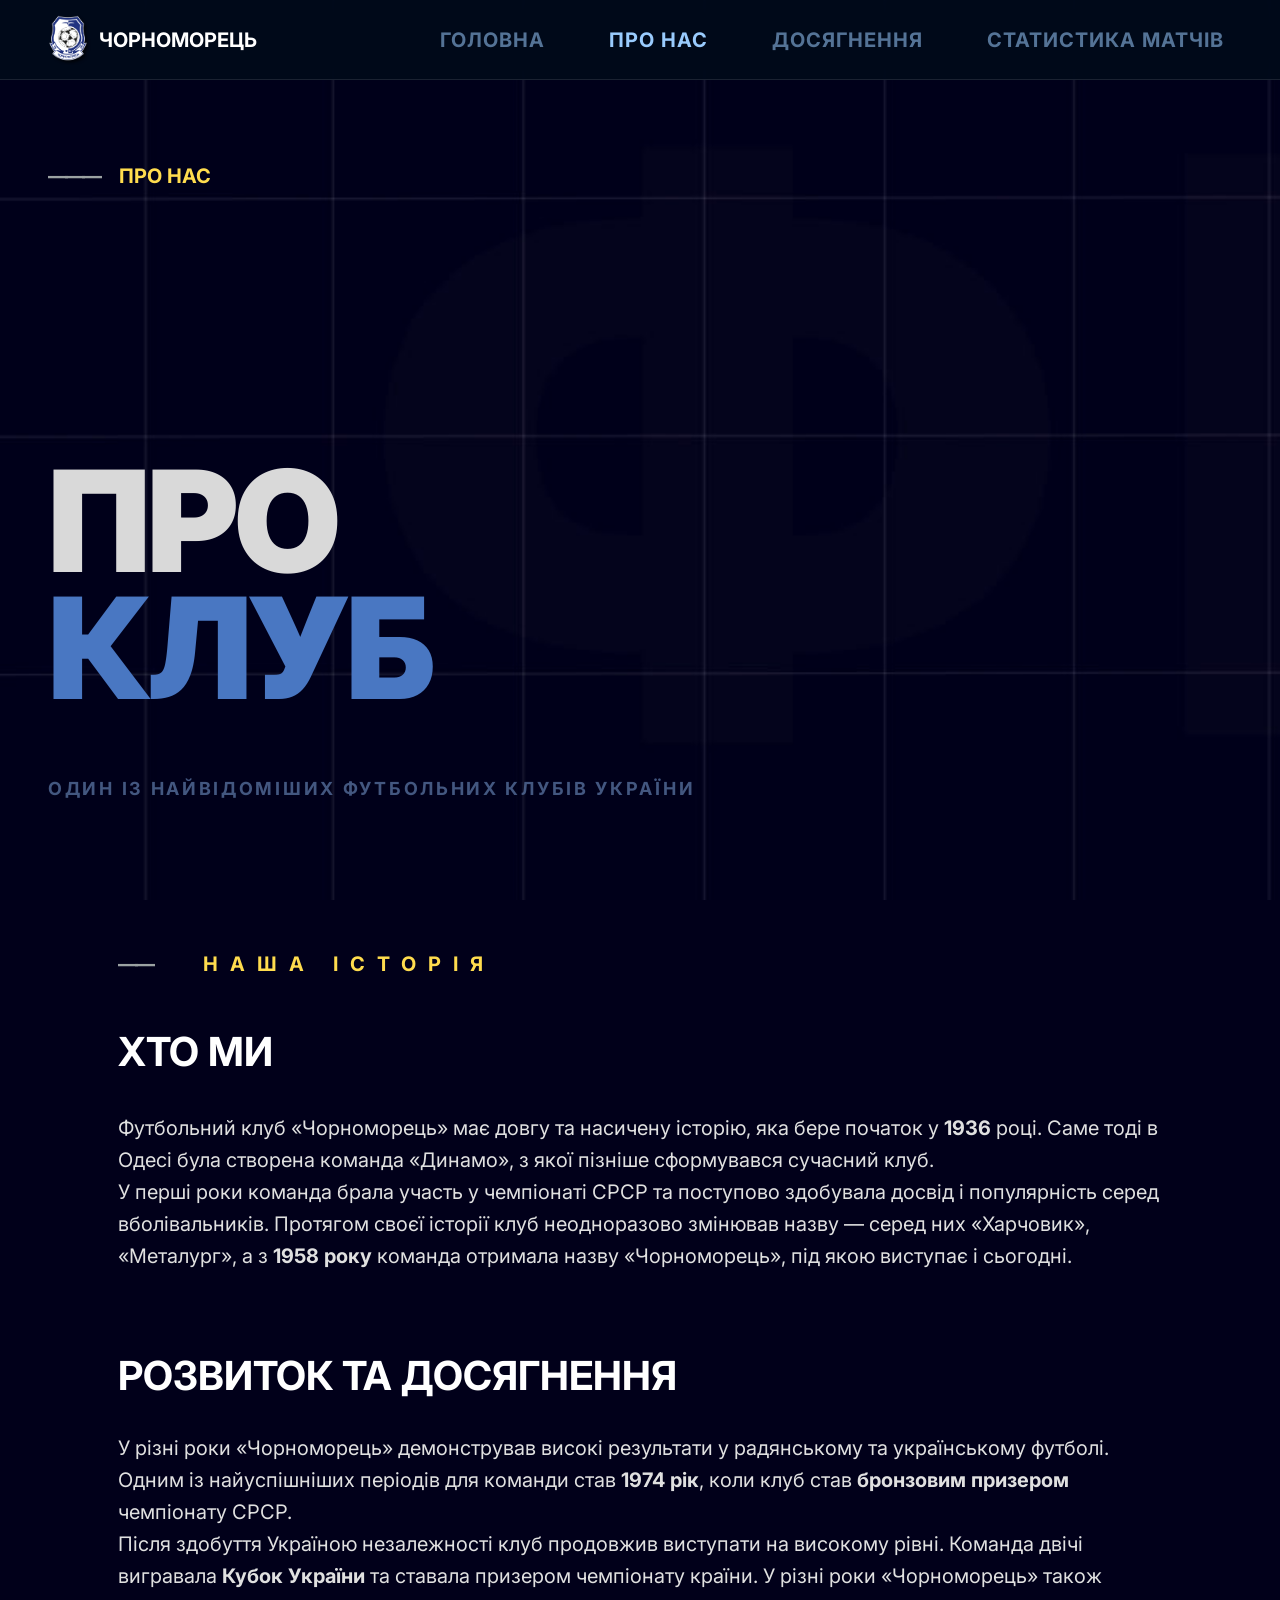
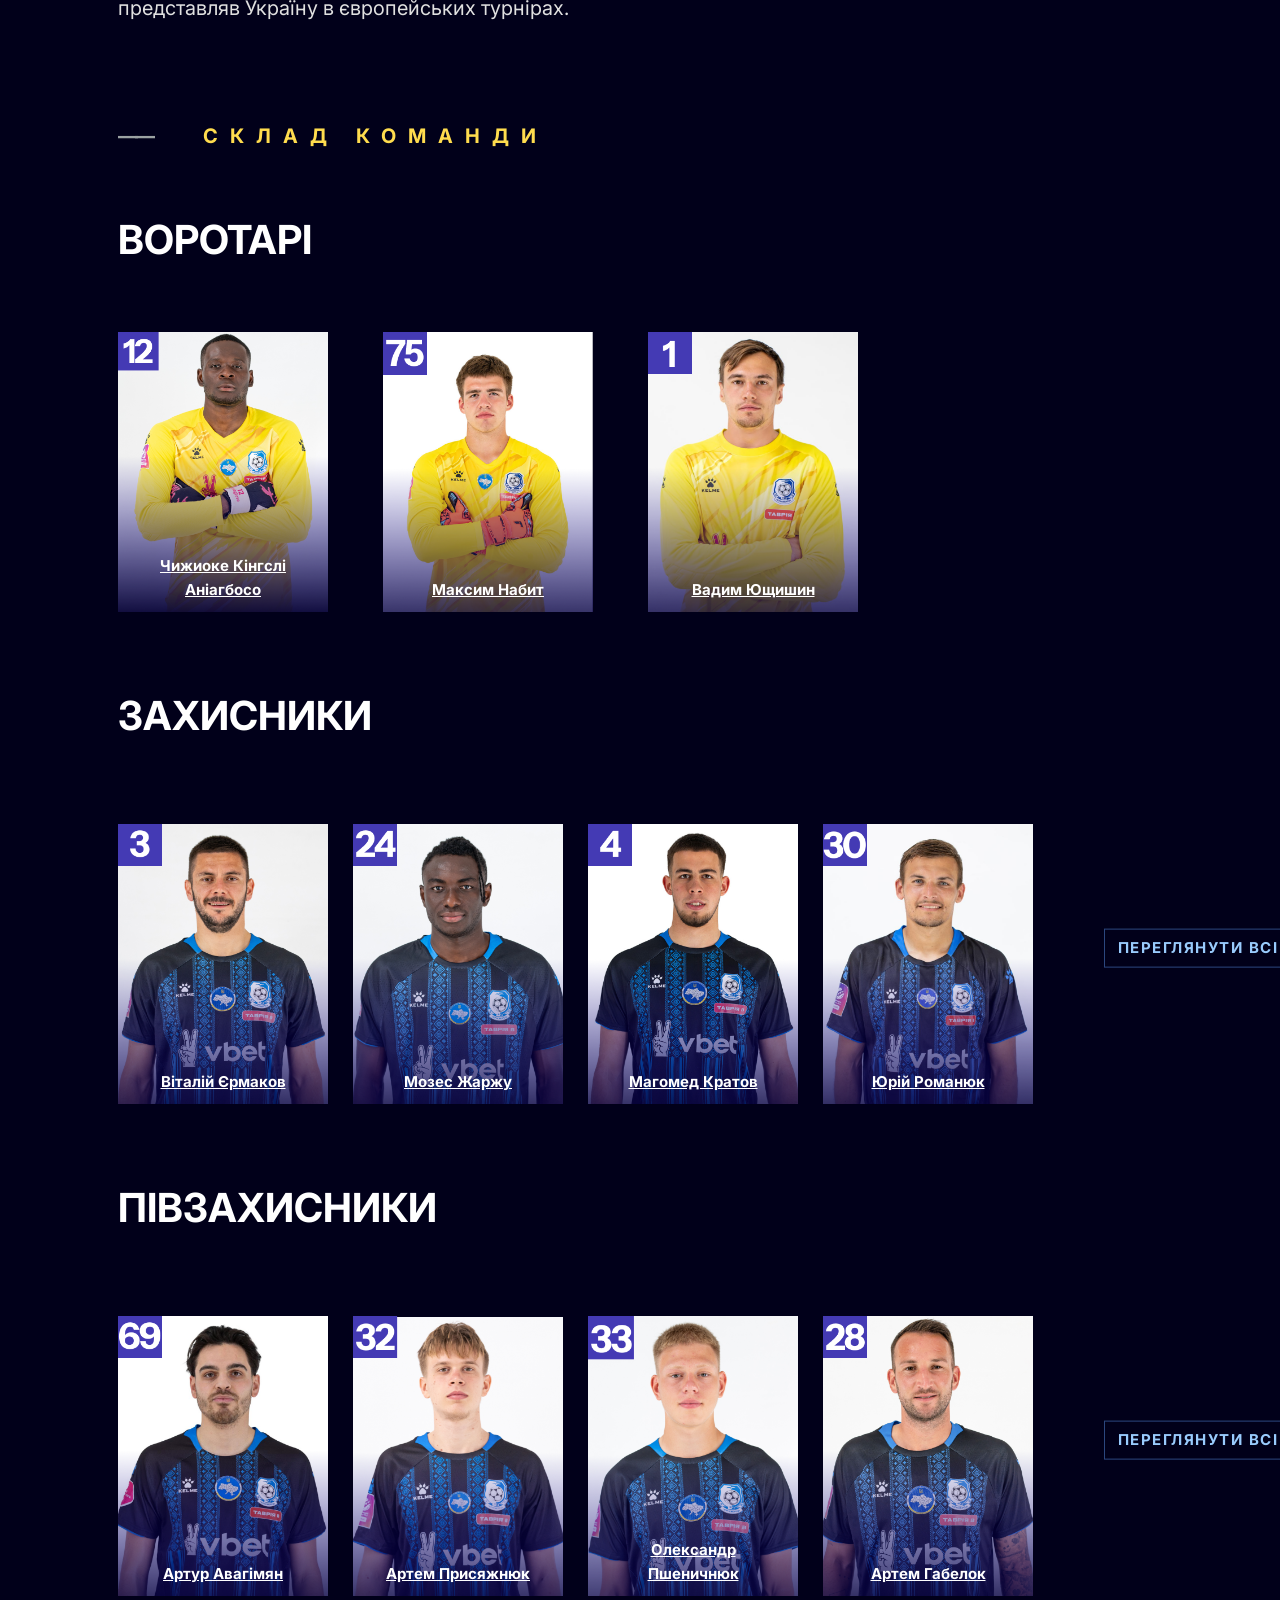
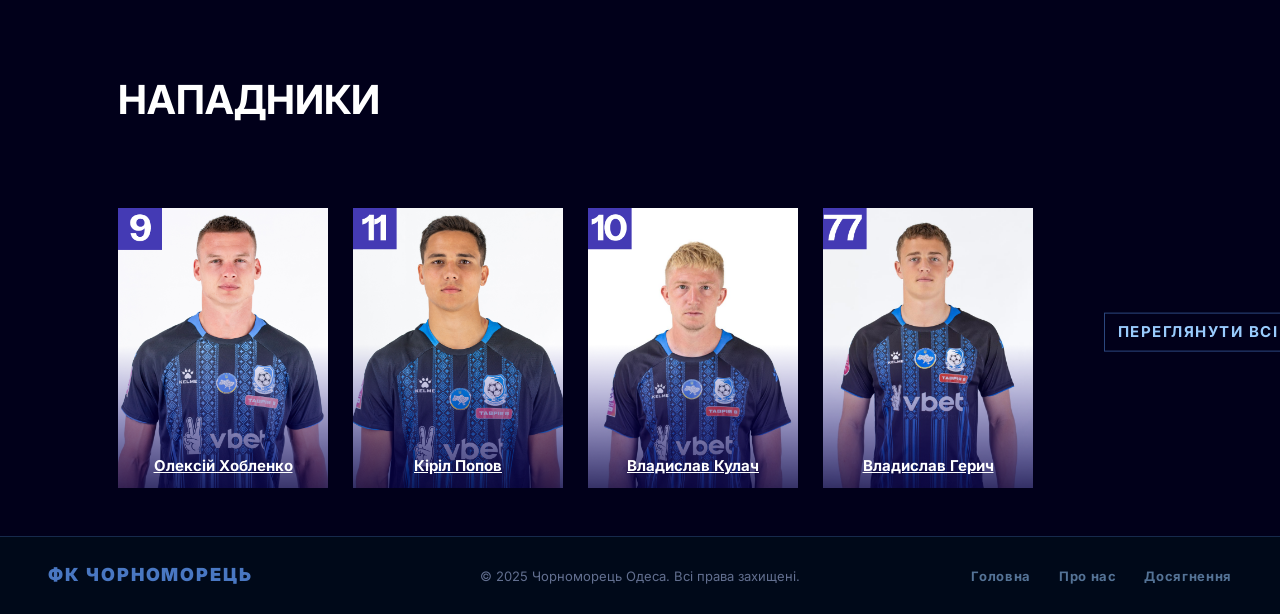
==== AboutUs.html @ 58412897 "first commit" ====
<!DOCTYPE html>
<html lang="uk">
<head>
    <meta charset="UTF-8">
<meta name="description" content="Дізнайтесь більше про ФК Чорноморець Одеса — історія клубу з 1936 року, склад команди, воротарі, захисники, півзахисники та нападники.">
  <link rel="icon" type="image/x-icon" href="favicon.ico">
    <meta name="viewport" content="width=device-width, initial-scale=1.0">
    <title>Про нас</title>
    <link rel="preconnect" href="https://fonts.googleapis.com">
    <link rel="preconnect" href="https://fonts.gstatic.com" crossorigin>
    <link href="https://fonts.googleapis.com/css2?family=Inter:wght@400;700;900&display=swap" rel="stylesheet">
    <link href="https://cdn.jsdelivr.net/npm/bootstrap@5.3.3/dist/css/bootstrap.min.css" rel="stylesheet" integrity="sha384-QWTKZyjpPEjISv5WaRU9OFeRpok6YctnYmDr5pNlyT2bRjXh0JMhjY6hW+ALEwIH" crossorigin="anonymous">
    <link rel="stylesheet" href="AbUs.css">
</head>
<body>
    <nav class="navbar navbar-expand-lg custom-nav fixed-top">
        <div class="container-fluid px-lg-5">
            <a class="navbar-brand d-flex align-items-center gap-2 text-white" href="#">
                <img class="logo" src="logo.png" alt="Logo">
                <span class="m-0 fs-5 fw-bold text-uppercase">Чорноморець</span>
            </a>
            <button class="navbar-toggler text-white border-0" type="button" data-bs-toggle="collapse" data-bs-target="#navbarNav">
                <span class="navbar-toggler-icon"></span>
            </button>
            <div class="collapse navbar-collapse justify-content-end" id="navbarNav">
                <ul class="navbar-nav gap-lg-5 nav-right mt-3 mt-lg-0">
                    <li class="nav-item"><a class="nav-link" href="Untitled-1.html">ГОЛОВНА</a></li>
                    <li class="nav-item"><a class="nav-link active" href="AboutUs.html">ПРО НАС</a></li>
                    <li class="nav-item"><a class="nav-link" href="Achievements.html">ДОСЯГНЕННЯ</a></li>
                    <li class="nav-item"><a class="nav-link" href="Statisticks.html">СТАТИСТИКА МАТЧІВ</a></li>
                </ul>
            </div>
        </div>
    </nav>

    <section class="about-hero position-relative">
        <div class="about-hero-bg-text">ФК</div>
        <img class="about-hero-img w-100 object-fit-cover position-absolute top-0 start-0" src="photo_2026-05-09_00-29-39.jpg" alt="bg">
        <div class="container-fluid h-100 px-lg-5 d-flex flex-column justify-content-between">
            <div class="about-hero-top">
                <p class="about-accent-label1 text-uppercase"><span class="about-tire">———</span> &nbsp;&nbsp; ПРО НАС</p>
            </div>
            <div class="about-hero-bottom">
                <h1 class="about-main-title text-uppercase">
                    <span class="about-pro-text">ПРО</span><br>
                    <span class="about-club-text">КЛУБ</span>
                </h1>
                <p class="about-subtitle text-uppercase">Один із найвідоміших футбольних клубів України</p>
            </div>
        </div>
    </section>

    <section class="about-section-wrapper py-5 mt-4">
        <div class="container px-lg-5">
            <div class="row mb-1">
                <div class="col-12">
                    <p class="about-accent-label text-uppercase mb-5"><span class="about-tire">——</span> &nbsp; НАША ІСТОРІЯ</p>
                    <h2 class="section-header text-uppercase text-white">Хто ми</h2>
                </div>
            </div>
            <div class="row">
                <div class="col-12 text-content">
                    <p>Футбольний клуб «Чорноморець» має довгу та насичену історію, яка бере початок у <strong>1936</strong> році. Саме тоді в Одесі була створена команда «Динамо», з якої пізніше сформувався сучасний клуб.</p>
                    <p>У перші роки команда брала участь у чемпіонаті СРСР та поступово здобувала досвід і популярність серед вболівальників. Протягом своєї історії клуб неодноразово змінював назву — серед них «Харчовик», «Металург», а з <strong>1958 року</strong> команда отримала назву «Чорноморець», під якою виступає і сьогодні.</p>
                </div>
            </div>
        </div>
    </section>

    <section class="about-section-wrapper py-5">
        <div class="container px-lg-5">
            <div class="row">
                <div class="col-12">
                    <h2 class="section-header text-uppercase text-white">Розвиток та досягнення</h2>
                </div>
            </div>
            <div class="row">
                <div class="col-12 text-content">
                    <p>У різні роки «Чорноморець» демонстрував високі результати у радянському та українському футболі. Одним із найуспішніших періодів для команди став <strong>1974 рік</strong>, коли клуб став <strong>бронзовим призером</strong> чемпіонату СРСР.</p>
                    <p>Після здобуття Україною незалежності клуб продовжив виступати на високому рівні. Команда двічі вигравала <strong>Кубок України</strong> та ставала призером чемпіонату країни. У різні роки «Чорноморець» також представляв Україну в європейських турнірах.</p>
                </div>
            </div>
        </div>
    </section>

    <!-- Goalkeepers -->
    <section class="about-section-wrapper py-5">
        <div class="container px-lg-5">
            <div class="row mb-1">
                <div class="col-12">
                    <p class="about-accent-label text-uppercase mb-4"><span class="about-tire">——</span> &nbsp; СКЛАД КОМАНДИ</p>
                    <h2 class="vorotar text-uppercase text-white">Воротарі</h2>
                </div>
            </div>
            <div class="row g-3 align-items-end">
                <div class="col-6 col-md-3">
                    <div class="player-card">
                        <img src="Juzhuoke.png" alt="Чижиоке Кінгслі Аніагбосо" class="player-img">
                        <div class="player-name-bar">Чижиоке Кінгслі<br>Аніагбосо</div>
                    </div>
                </div>
                <div class="col-6 col-md-3">
                    <div class="player-card">
                        <img src="Nabit.png" alt="Максим Набит" class="player-img">
                        <div class="player-name-bar">Максим Набит</div>
                    </div>
                </div>
                <div class="col-6 col-md-3">
                    <div class="player-card">
                        <img src="Yushushin.png" alt="Вадим Ющишин" class="player-img">
                        <div class="player-name-bar">Вадим Ющишин</div>
                    </div>
                </div>
            </div>
        </div>
    </section>

    <!-- Defenders -->
    <section class="about-section-wrapper py-5">
        <div class="container px-lg-5">
            <div class="row mb-1">
                <div class="col-12">
                    <h2 class="zahisnik text-uppercase text-white">Захисники</h2>
                </div>
            </div>
            <div class="players-wrapper">
                <div class="row g-3 align-items-end">
                    <div class="col-6 col-md-3">
                        <div class="player-card">
                            <img src="Yermakov.png" alt="Віталій Єрмаков" class="player-img">
                            <div class="player-name-bar">Віталій Єрмаков</div>
                        </div>
                    </div>
                    <div class="col-6 col-md-3">
                        <div class="player-card">
                            <img src="JarJu.png" alt="Мозес Жаржу" class="player-img">
                            <div class="player-name-bar">Мозес Жаржу</div>
                        </div>
                    </div>
                    <div class="col-6 col-md-3">
                        <div class="player-card">
                            <img src="Kratov.png" alt="Магомед Кратов" class="player-img">
                            <div class="player-name-bar">Магомед Кратов</div>
                        </div>
                    </div>
                    <div class="col-6 col-md-3">
                        <div class="player-card">
                            <img src="Romanyuk.png" alt="Юрій Романюк" class="player-img">
                            <div class="player-name-bar">Юрій Романюк</div>
                        </div>
                    </div>
                </div>
                <button class="btn-show-more" onclick="togglePlayers(this, 'defenders-extra')">ПЕРЕГЛЯНУТИ ВСІ</button>
                <div class="row g-3 align-items-end extra-players" id="defenders-extra">
                    <div class="col-6 col-md-3">
                        <div class="player-card">
                            <img src="Kurko.png" alt="Василь Курко" class="player-img">
                            <div class="player-name-bar">Василь Курко</div>
                        </div>
                    </div>
                    <div class="col-6 col-md-3">
                        <div class="player-card">
                            <img src="Kaplienko.png" alt="Олександр Каплієнко" class="player-img">
                            <div class="player-name-bar">Олександр Каплієнко</div>
                        </div>
                    </div>
                </div>
            </div>
        </div>
    </section>

    <!-- Midfielders -->
    <section class="about-section-wrapper py-5">
        <div class="container px-lg-5">
            <div class="row mb-1">
                <div class="col-12">
                    <h2 class="zahisnik text-uppercase text-white">Півзахисники</h2>
                </div>
            </div>
            <div class="players-wrapper">
                <div class="row g-3 align-items-end">
                    <div class="col-6 col-md-3">
                        <div class="player-card">
                            <img src="Avagiman.png" alt="Артур Авагімян" class="player-img">
                            <div class="player-name-bar">Артур Авагімян</div>
                        </div>
                    </div>
                    <div class="col-6 col-md-3">
                        <div class="player-card">
                            <img src="Prisazhnuk.png" alt="Артем Присяжнюк" class="player-img">
                            <div class="player-name-bar">Артем Присяжнюк</div>
                        </div>
                    </div>
                    <div class="col-6 col-md-3">
                        <div class="player-card">
                            <img src="Pshenuchnuk.png" alt="Олександр Пшеничнюк" class="player-img">
                            <div class="player-name-bar">Олександр<br>Пшеничнюк</div>
                        </div>
                    </div>
                    <div class="col-6 col-md-3">
                        <div class="player-card">
                            <img src="Gabelok.png" alt="Артем Габелок" class="player-img">
                            <div class="player-name-bar">Артем Габелок</div>
                        </div>
                    </div>
                </div>
                <button class="btn-show-more" onclick="togglePlayers(this, 'mid-extra')">ПЕРЕГЛЯНУТИ ВСІ</button>
                <div class="row g-3 align-items-end extra-players" id="mid-extra">
                    <div class="col-6 col-md-3">
                        <div class="player-card">
                            <img src="Hobe.png" alt="Мухаммед Хобе" class="player-img">
                            <div class="player-name-bar">Мухаммед Хобе</div>
                        </div>
                    </div>
                    <div class="col-6 col-md-3">
                        <div class="player-card">
                            <img src="Lunov.png" alt="Максим Луньов" class="player-img">
                            <div class="player-name-bar">Максим Луньов</div>
                        </div>
                    </div>
                    <div class="col-6 col-md-3">
                        <div class="player-card">
                            <img src="Klimenko.png" alt="Владислав Клименко" class="player-img">
                            <div class="player-name-bar">Владислав Клименко</div>
                        </div>
                    </div>
                    <div class="col-6 col-md-3">
                        <div class="player-card">
                            <img src="Pharaseenko.png" alt="Віталій Фарасєєнко" class="player-img">
                            <div class="player-name-bar">Віталій Фарасєєнко</div>
                        </div>
                    </div>
                </div>
            </div>
        </div>
    </section>

    <!-- Forwards -->
    <section class="about-section-wrapper py-5">
        <div class="container px-lg-5">
            <div class="row mb-1">
                <div class="col-12">
                    <h2 class="zahisnik text-uppercase text-white">Нападники</h2>
                </div>
            </div>
            <div class="players-wrapper">
                <div class="row g-3 align-items-end">
                    <div class="col-6 col-md-3">
                        <div class="player-card">
                            <img src="Hobalenko.png" alt="Олексій Хобленко" class="player-img">
                            <div class="player-name-bar">Олексій Хобленко</div>
                        </div>
                    </div>
                    <div class="col-6 col-md-3">
                        <div class="player-card">
                            <img src="Popov.png" alt="Кіріл Попов" class="player-img">
                            <div class="player-name-bar">Кіріл Попов</div>
                        </div>
                    </div>
                    <div class="col-6 col-md-3">
                        <div class="player-card">
                            <img src="Kulach.png" alt="Владислав Кулач" class="player-img">
                            <div class="player-name-bar">Владислав Кулач</div>
                        </div>
                    </div>
                    <div class="col-6 col-md-3">
                        <div class="player-card">
                            <img src="Gerich.png" alt="Владислав Герич" class="player-img">
                            <div class="player-name-bar">Владислав Герич</div>
                        </div>
                    </div>
                </div>
                <button class="btn-show-more" onclick="togglePlayers(this, 'forwards-extra')">ПЕРЕГЛЯНУТИ ВСІ</button>
                <div class="row g-3 align-items-end extra-players" id="forwards-extra">
                    <div class="col-6 col-md-3">
                        <div class="player-card">
                            <img src="Homa.png" alt="Андрій Хома" class="player-img">
                            <div class="player-name-bar">Андрій Хома</div>
                        </div>
                    </div>
                </div>
            </div>
        </div>
    </section>

    <script src="https://cdn.jsdelivr.net/npm/bootstrap@5.3.3/dist/js/bootstrap.bundle.min.js" integrity="sha384-YvpcrYf0tY3lHB60NNkmxc5s9fDVZLESaAA55NDzOxhy9GkcIdslK1eN7N6jIeHz" crossorigin="anonymous"></script>
    <script>
    function togglePlayers(btn, id) {
        const extra = document.getElementById(id);
        extra.classList.toggle('visible');
        btn.textContent = extra.classList.contains('visible') ? 'ЗГОРНУТИ' : 'ПЕРЕГЛЯНУТИ ВСІ';
    }
    </script>
    <footer class="site-footer">
    <div class="container-fluid px-lg-5">
        <div class="row align-items-center">
            <div class="col-md-4">
                <span class="footer-logo-text">ФК ЧОРНОМОРЕЦЬ</span>
            </div>
            <div class="col-md-4 text-center">
                <span class="footer-copy">© 2025 Чорноморець Одеса. Всі права захищені.</span>
            </div>
            <div class="col-md-4 text-end">
                <a href="Untitled-1.html" class="footer-link">Головна</a>
                <a href="AboutUs.html" class="footer-link">Про нас</a>
                <a href="Achievements.html" class="footer-link">Досягнення</a>
            </div>
        </div>
    </div>
</footer>
</body>
</html>
---- AbUs.css ----
body {
    background-color: #01001A; /* From Figma Primary Background */
    color: #E0E0E0; /* Light gray body text from Figma */
    font-family: 'Inter', sans-serif; /* Updated to Inter font family */
    font-weight: 400;
    font-size: 16px;
    line-height: 1.6;
    display: flex;
    flex-direction: column;
    min-height: 100vh;
}

/* Navigation */
.custom-nav {
    background: rgba(1, 10, 26, 0.9);
    border-bottom: 0.5px solid rgba(255, 255, 255, 0.1);
    backdrop-filter: blur(10px);
    min-height: 80px;
}

.logo {
    height: 50px;
    width: auto;
}

.nav-right .nav-link {
    font-family: 'Inter', sans-serif;
    font-weight: 700;
    font-size: 20px;
    color: rgba(153, 203, 253, 0.55);
    letter-spacing: 0.05em;
    text-transform: uppercase;
    transition: color 0.3s ease;
}

.nav-right .nav-link:hover, 
.nav-right .nav-link.active {
    color: #99cbfd;
}

/* Hero Section */
.hero-container {
    height: 100vh;
    min-height: 700px;
    overflow: hidden;
}

.hero-img {
    height: 100%;
}

.hero-overlay {
    background: linear-gradient(to right, rgba(1, 10, 26, 0.85) 0%, rgba(1, 10, 26, 0.3) 50%, rgba(1, 10, 26, 0.85) 100%);
    padding-top: 80px; /* Offset for fixed navbar */
}
/* About Hero */
.about-hero {
    height: 100vh;
    min-height: 700px;
    padding-top: 80px;
    display: flex;
    flex-direction: column;
    justify-content: space-between;
    padding-bottom: 80px;
}

.about-hero-top {
    padding-top: 5rem;
}

.about-accent-label1{
    font-family: 'Inter', sans-serif;
    font-weight: 700;
    font-size: 20px;
    color: #FFDC4E;
    margin-bottom: 6rem;
}

.about-accent-label {
    font-family: 'Inter', sans-serif;
    font-weight: 700;
    font-size: 20px;
    color: #FFDC4E;
    letter-spacing: 0.6em;
    margin-top: 0.8em;

}

.about-tire {
    letter-spacing: -3px;
    color: rgb(155, 162, 162);
}

.about-main-title {
    font-family: 'Inter', sans-serif;
    font-weight: 900;
    font-size: clamp(80px, 11vw, 200px);
    line-height: 0.9;
    letter-spacing: -0.02em;
    margin: 0;
}

.about-hero-bg-text {
    position: absolute;
    right: -2%;
    top: 50%;
    transform: translateY(-50%);
    font-family: 'Inter', sans-serif;
    font-weight: 900;
    font-size: clamp(200px, 30vw, 450px);
    color: rgba(255, 255, 255, 0.034);
    line-height: 1;
    user-select: none;
    z-index: 0;
    letter-spacing: 0.2em;
}

.about-pro-text {
    color: #D9D9D9;
}

.about-club-text {
    color: #4977C2;
}

.about-subtitle {
    font-family: 'Inter', sans-serif;
    font-weight: 700;
    font-size: clamp(14px, 1.5vw, 18px);
    color: #6887b8a5;
    letter-spacing: 0.15em;
    margin-top: 4rem;
}

.about-hero-img {
    height: 100%;
    z-index: 0;

}

.about-hero .container-fluid {
    position: relative;
    z-index: 1;
}

.section-header {
    font-family: 'Inter', sans-serif;
    font-weight: 700;
    font-size: 40px;
    color: #FFFFFF;

    margin-bottom: 2rem;
}

.about-section-wrapper {
    margin-top: 0 !important; 
    padding-top: 2rem !important;
}

.text-content p {
    margin-bottom: 0rem;
    font-family: 'Inter', sans-serif;
    font-weight: 400;
    color: #E0E0E0;
    line-height: 1.6;
    font-size: 20px;
}

.player-card {
    position: relative;
    width: 210px;
    height: 280px;
}

.player-img {
    width: 100%;
    height: 100%;
    display: block;
    object-fit: cover; /* обрізає під однаковий розмір */
    object-position: top;
}

.player-name-bar {
    position: absolute;
    bottom: 0;
    left: 0;
    right: 0;
    padding: 0.6rem 1rem;
    font-family: 'Inter', sans-serif;
    font-weight: 700;
    font-size: 15px;
    color: #FFFFFF;
    text-decoration: underline;
     text-align: center;
}

.player-img-defender {
 object-fit: cover;
 object-position: top;
}

.vorotar{
    font-family: 'Inter', sans-serif;
    font-weight: 700;
    font-size: 40px;
    color: #FFFFFF;
margin-top: 4rem;
    margin-bottom: 4rem;
}

.zahisnik{
    font-family: 'Inter', sans-serif;
    font-weight: 700;
    font-size: 40px;
    color: #FFFFFF;
    margin-bottom: 5rem;
}

.btn-show-more {
    background: transparent;
    border: 1.5px solid rgba(73, 119, 194, 0.6);
    color: #99cbfd;
    font-family: 'Inter', sans-serif;
    font-weight: 700;
   
    letter-spacing: 0.1em;
    font-size: 15px;
    padding: 0.4rem 0.8rem;
    text-transform: uppercase;
    transition: all 0.3s ease;
    cursor: pointer;
}

.btn-show-more:hover {
    background: rgba(73, 119, 194, 0.2);
    border-color: #4977C2;
    color: #ffffff;
}

.players-wrapper {
    position: relative;
    padding-right: 120px;
}

.btn-show-more {
    position: absolute !important;
    right: -130px;
    top: 140px;
    transform: translateY(-50%);
}

.extra-players {
    display: none;
    margin-top: 1rem;
}

.extra-players.visible {
    display: flex !important;
    flex-wrap: wrap;
    margin-top: 1rem;
}

.site-footer {
    background: rgba(1, 10, 26, 0.95);
    border-top: 1px solid rgba(73, 119, 194, 0.3);
    padding: 1.5rem 0;
    margin-top: auto;
}

.footer-logo-text {
    font-family: 'Inter', sans-serif;
    font-weight: 900;
    font-size: 18px;
    color: #4977C2;
    letter-spacing: 0.1em;
}

.footer-copy {
    font-family: 'Inter', sans-serif;
    font-size: 13px;
    color: rgba(163, 180, 224, 0.6);
}

.footer-link {
    font-family: 'Inter', sans-serif;
    font-weight: 700;
    font-size: 13px;
    color: rgba(153, 203, 253, 0.55);
    text-decoration: none;
    margin-left: 1.5rem;
    letter-spacing: 0.05em;
    transition: color 0.3s ease;
}

.footer-link:hover {
    color: #99cbfd;
}

section:last-of-type {
    flex: 1;
}
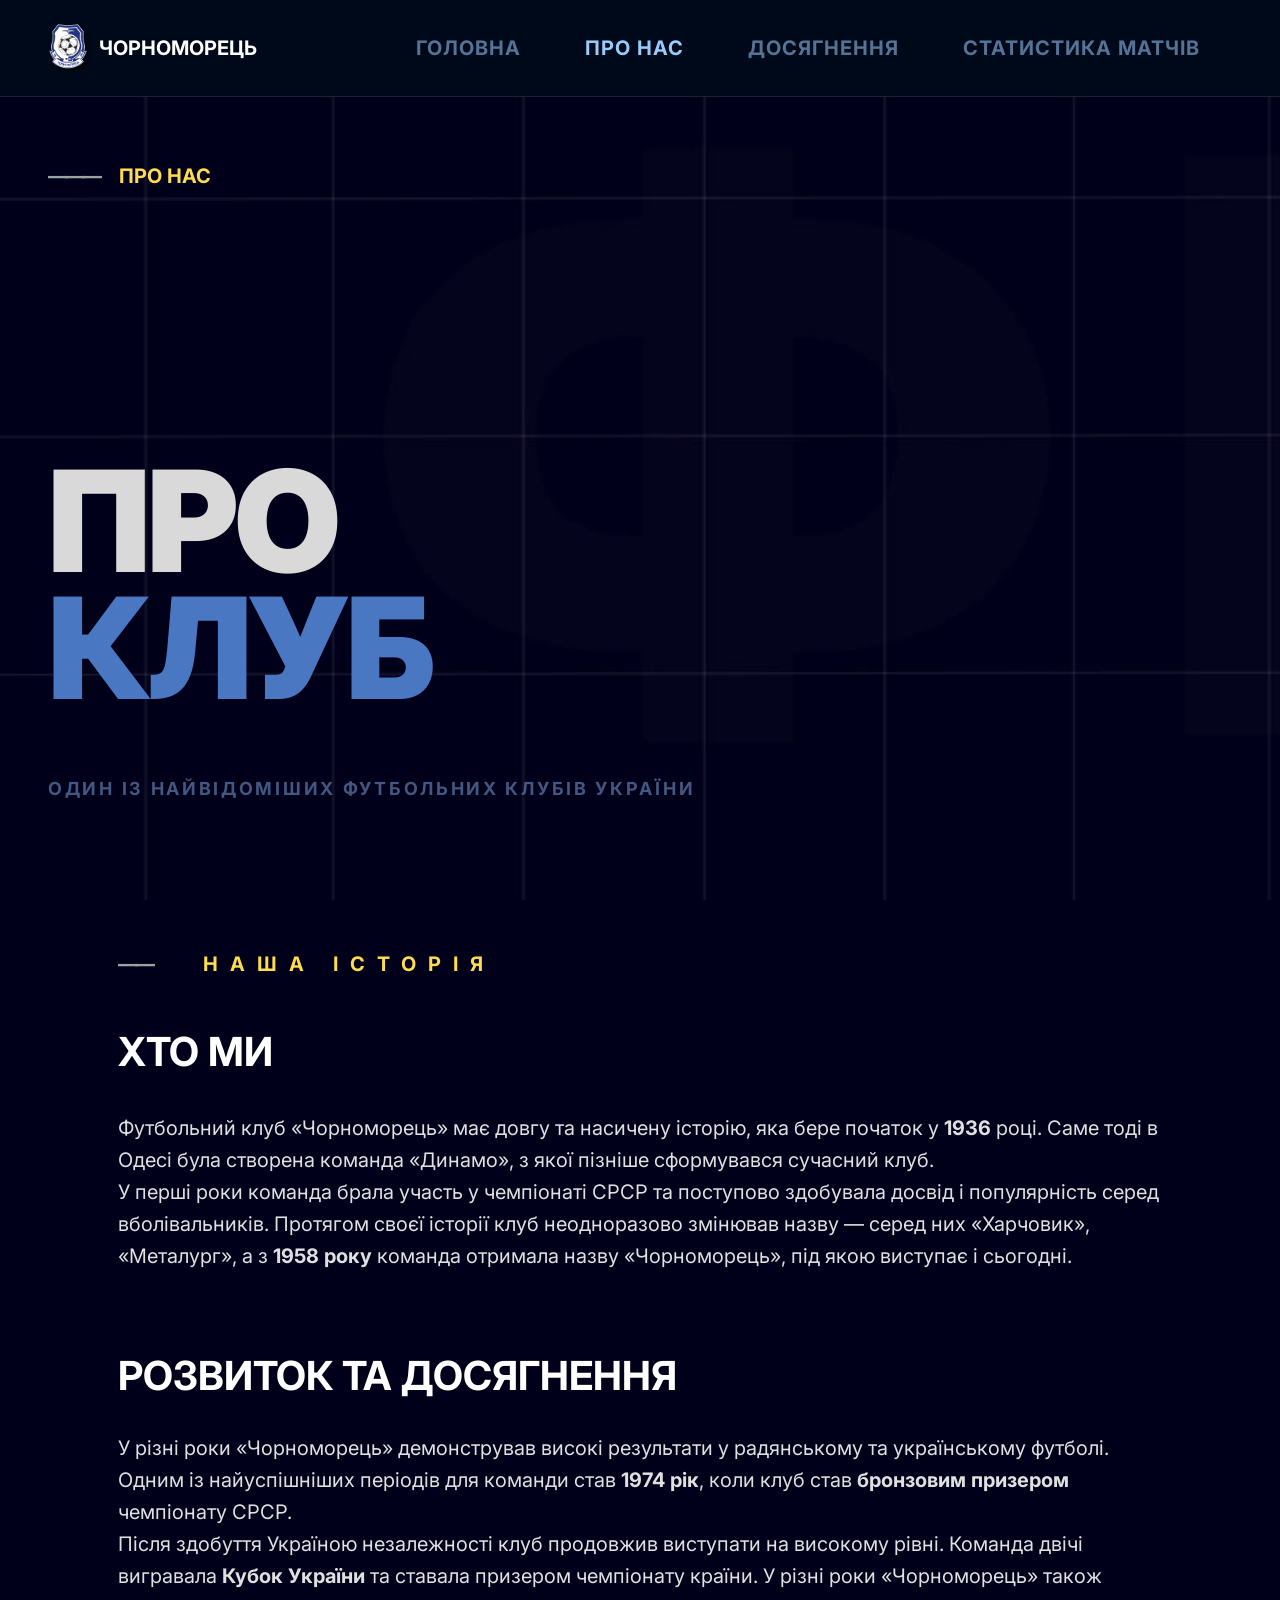
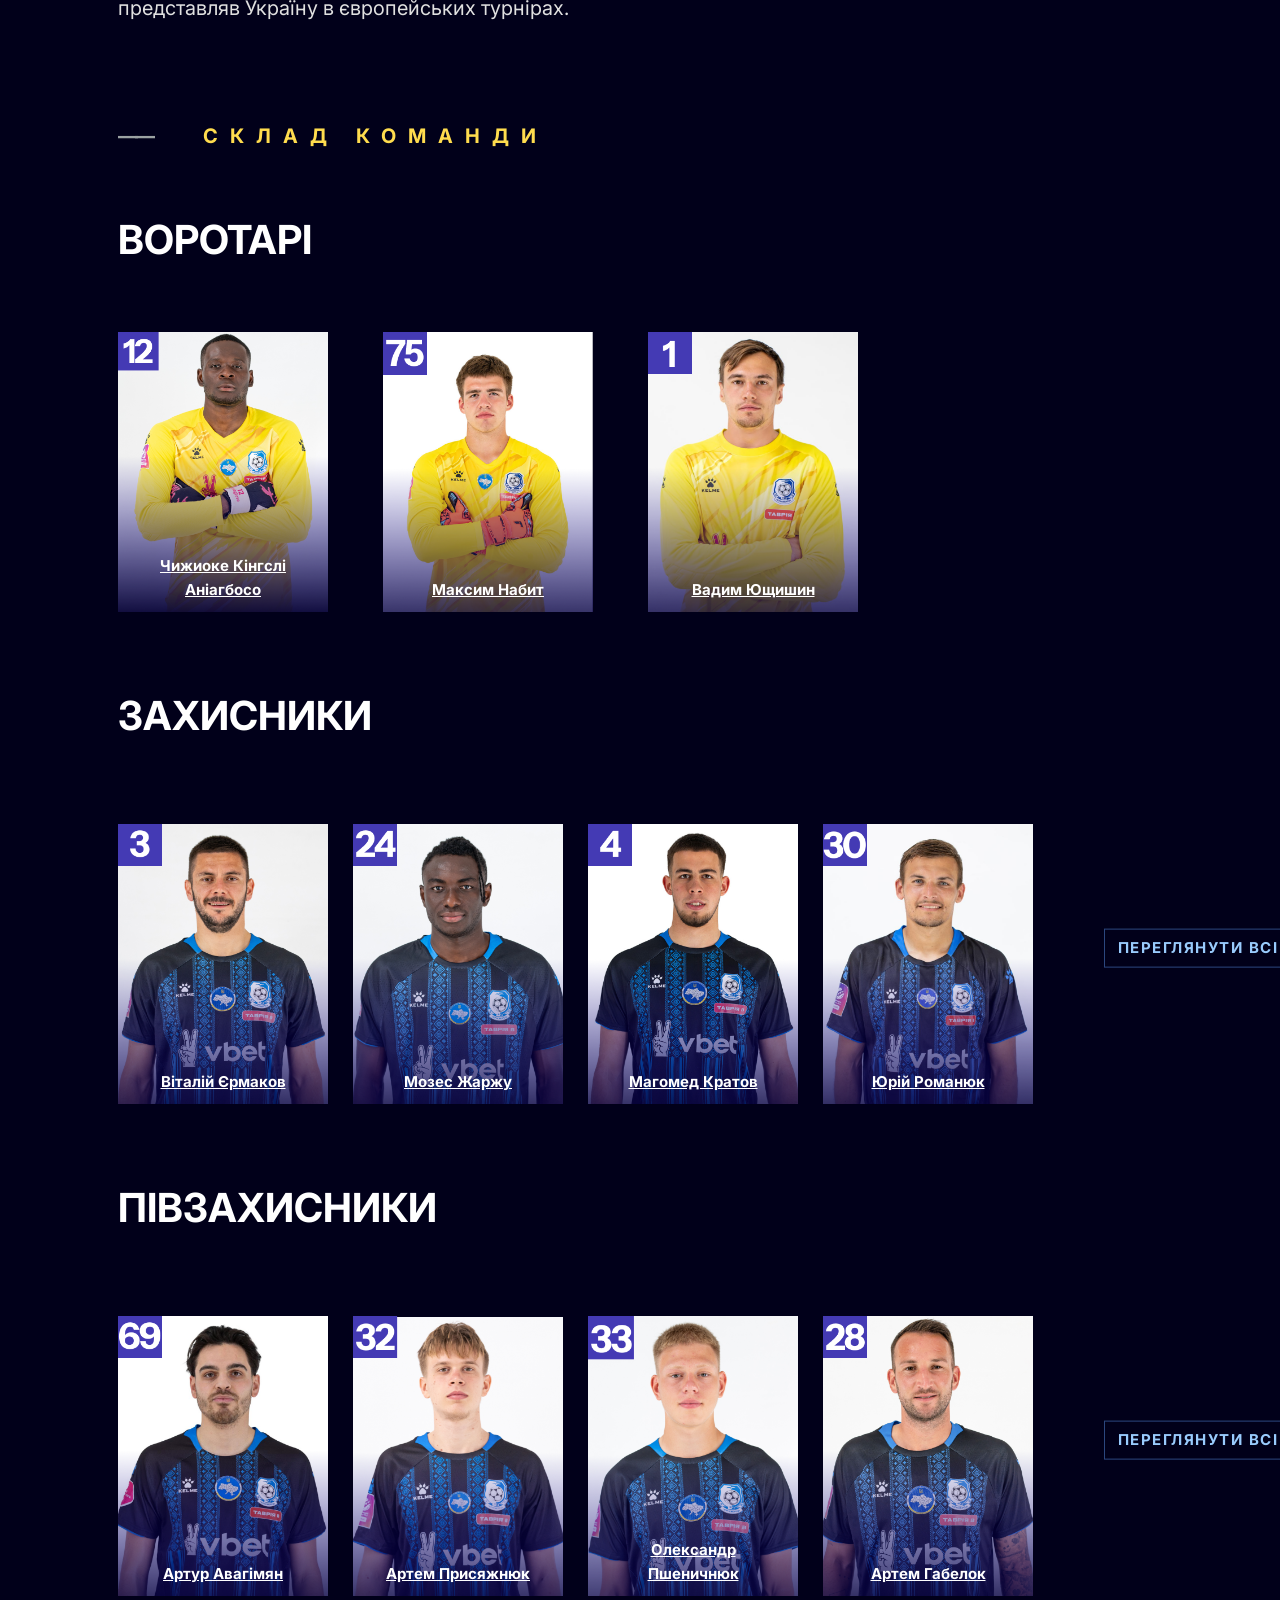
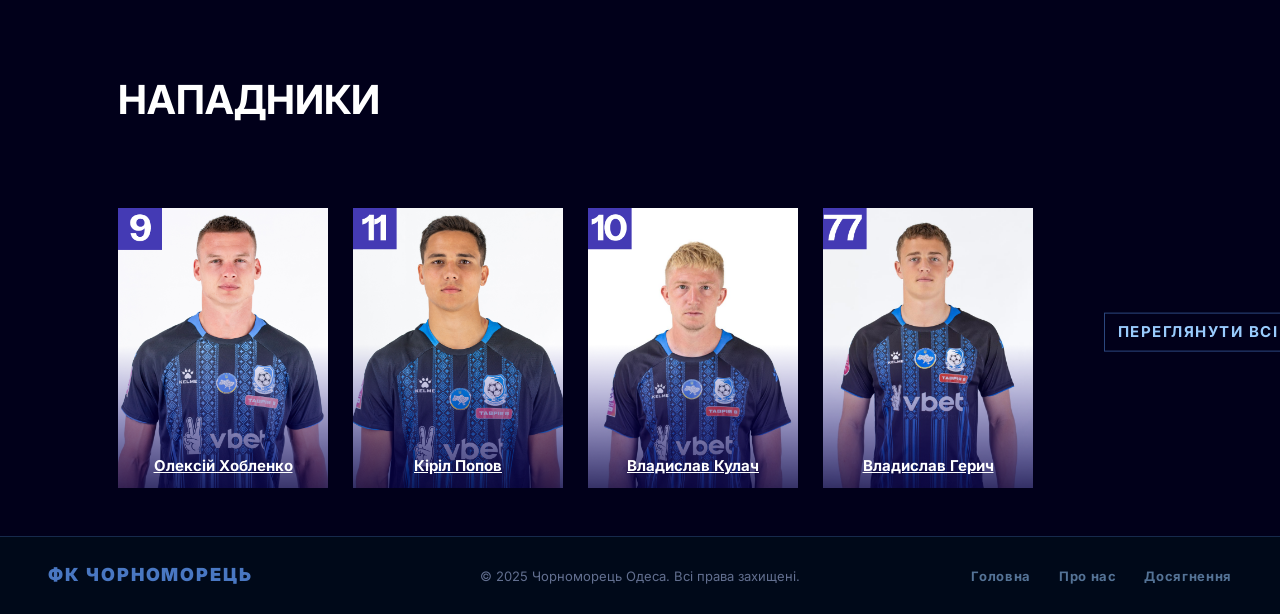
==== commit 69f8a622: "Add navbar.css stylesheet link to AboutUs.html" ====
--- a/AboutUs.html
+++ b/AboutUs.html
@@ -11,6 +11,7 @@
     <link href="https://fonts.googleapis.com/css2?family=Inter:wght@400;700;900&display=swap" rel="stylesheet">
     <link href="https://cdn.jsdelivr.net/npm/bootstrap@5.3.3/dist/css/bootstrap.min.css" rel="stylesheet" integrity="sha384-QWTKZyjpPEjISv5WaRU9OFeRpok6YctnYmDr5pNlyT2bRjXh0JMhjY6hW+ALEwIH" crossorigin="anonymous">
     <link rel="stylesheet" href="AbUs.css">
+    <link rel="stylesheet" href="navbar.css">
 </head>
 <body>
     <nav class="navbar navbar-expand-lg custom-nav fixed-top">
@@ -24,7 +25,7 @@
             </button>
             <div class="collapse navbar-collapse justify-content-end" id="navbarNav">
                 <ul class="navbar-nav gap-lg-5 nav-right mt-3 mt-lg-0">
-                    <li class="nav-item"><a class="nav-link" href="Untitled-1.html">ГОЛОВНА</a></li>
+                    <li class="nav-item"><a class="nav-link" href="index.html">ГОЛОВНА</a></li>
                     <li class="nav-item"><a class="nav-link active" href="AboutUs.html">ПРО НАС</a></li>
                     <li class="nav-item"><a class="nav-link" href="Achievements.html">ДОСЯГНЕННЯ</a></li>
                     <li class="nav-item"><a class="nav-link" href="Statisticks.html">СТАТИСТИКА МАТЧІВ</a></li>
@@ -309,4 +310,4 @@
     </div>
 </footer>
 </body>
-</html>+</html>
--- a/navbar.css
+++ b/navbar.css
@@ -0,0 +1,13 @@
+.navbar-toggler-icon {
+    background-image: url("data:image/svg+xml,%3csvg xmlns='http://www.w3.org/2000/svg' viewBox='0 0 30 30'%3e%3cpath stroke='rgba%28255%2C255%2C255%2C0.9%29' stroke-linecap='round' stroke-miterlimit='10' stroke-width='2' d='M4 7h22M4 15h22M4 23h22'/%3e%3c/svg%3e");
+}
+
+.navbar-toggler:focus {
+    box-shadow: none;
+    outline: none;
+}
+
+.navbar-collapse {
+    background: rgba(1, 10, 26, 0.98);
+    padding: 1rem 1.5rem;
+}
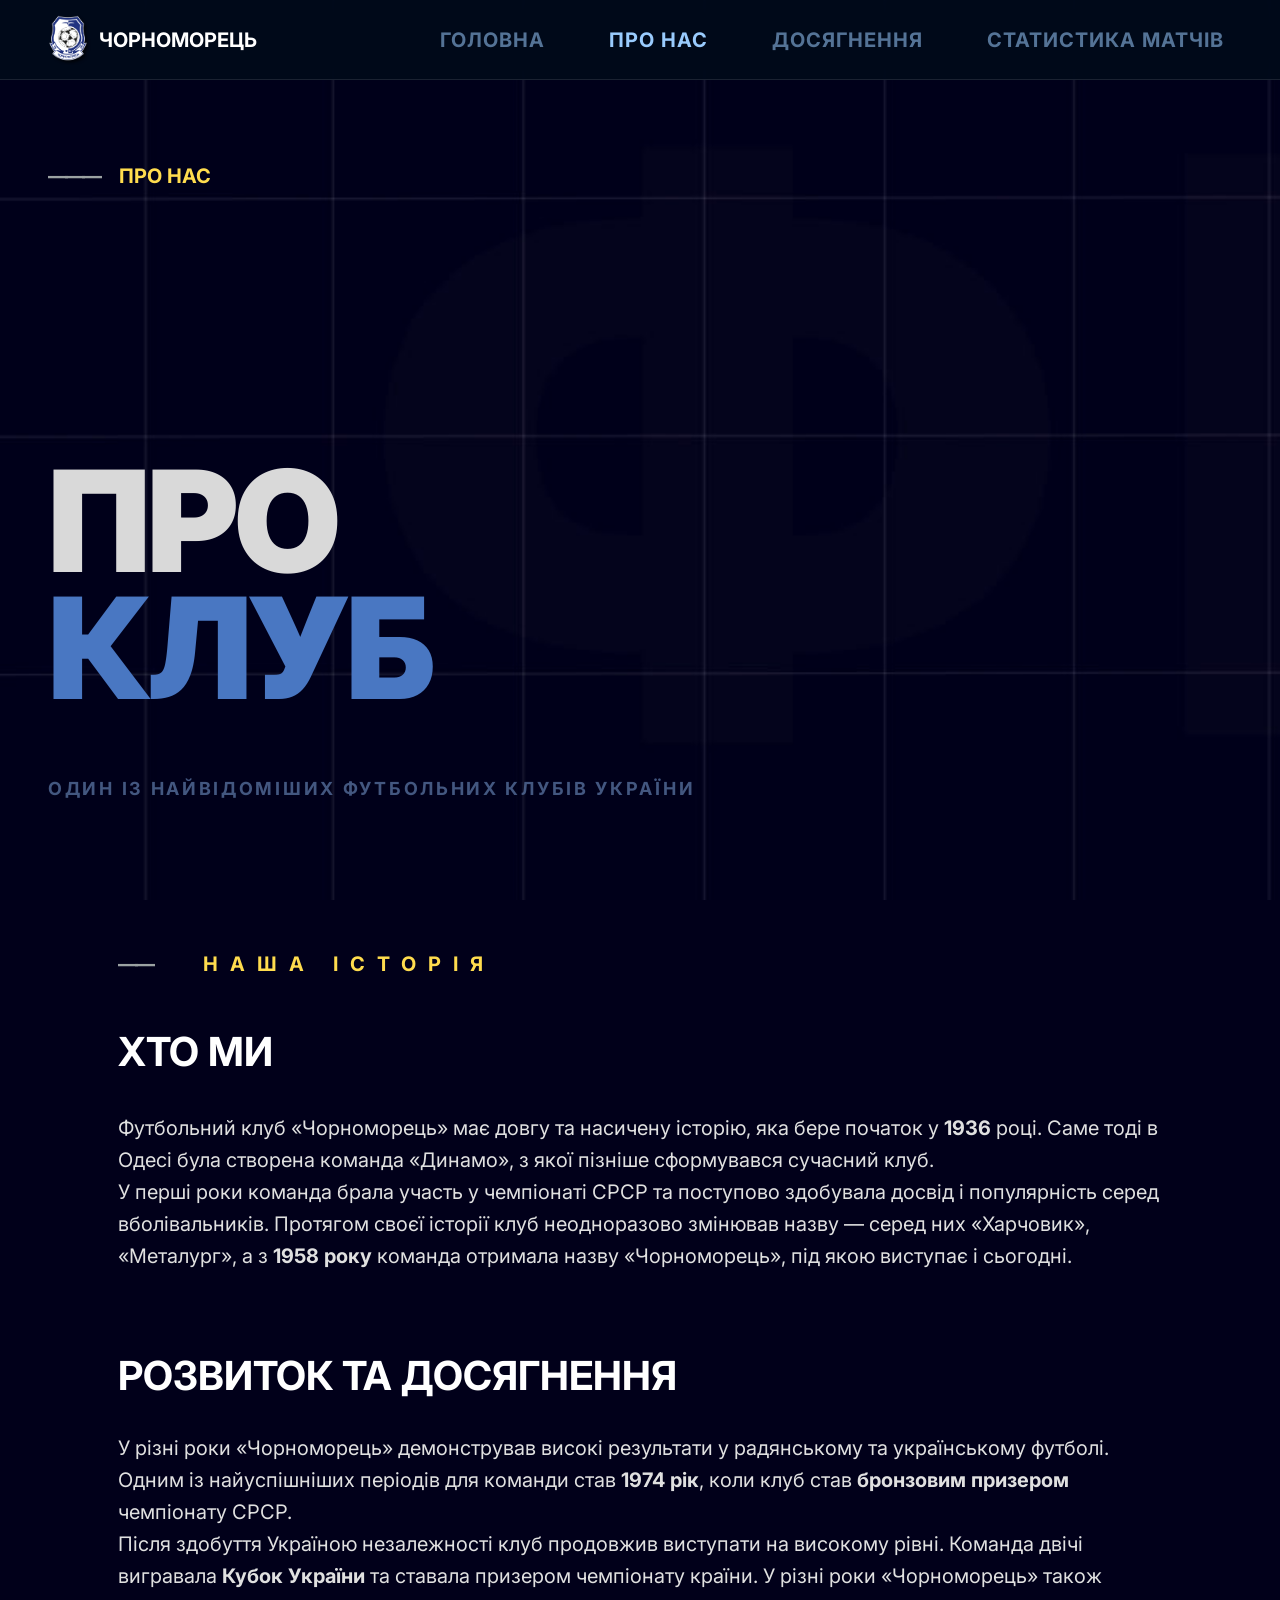
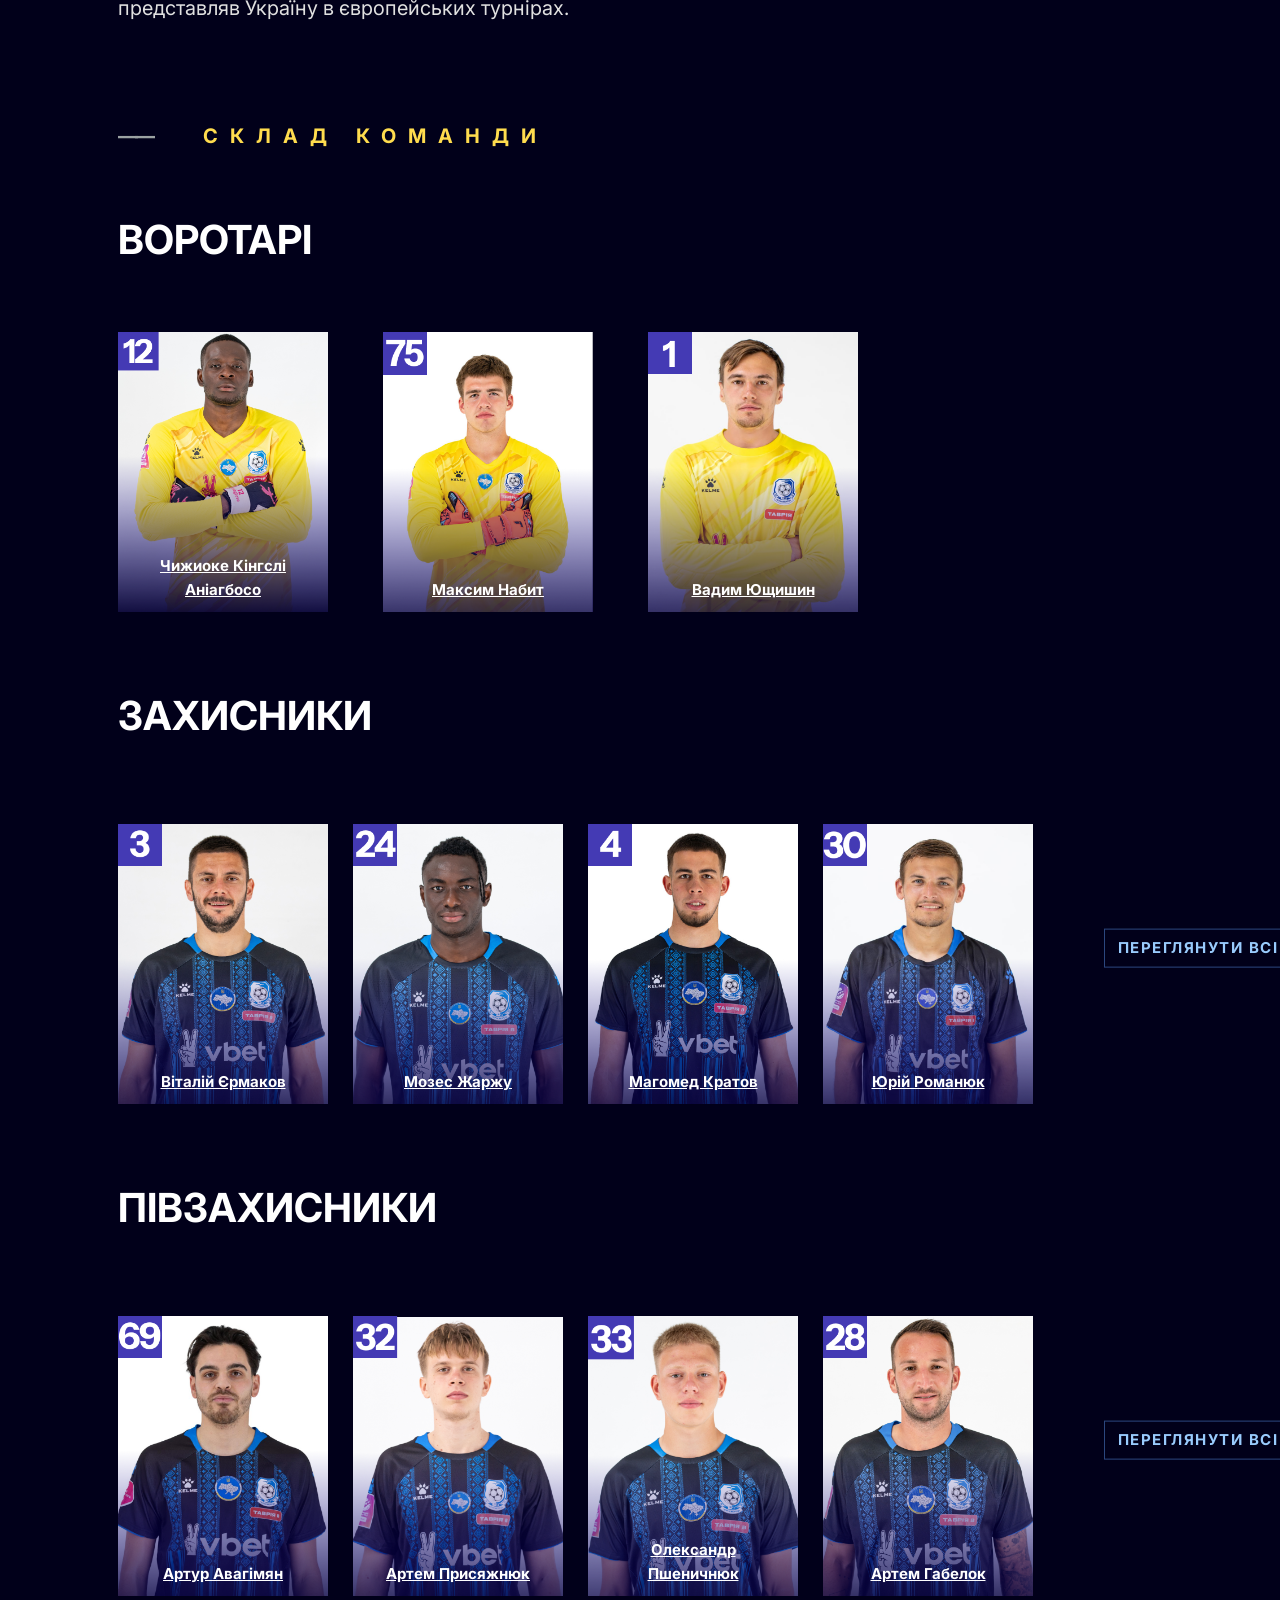
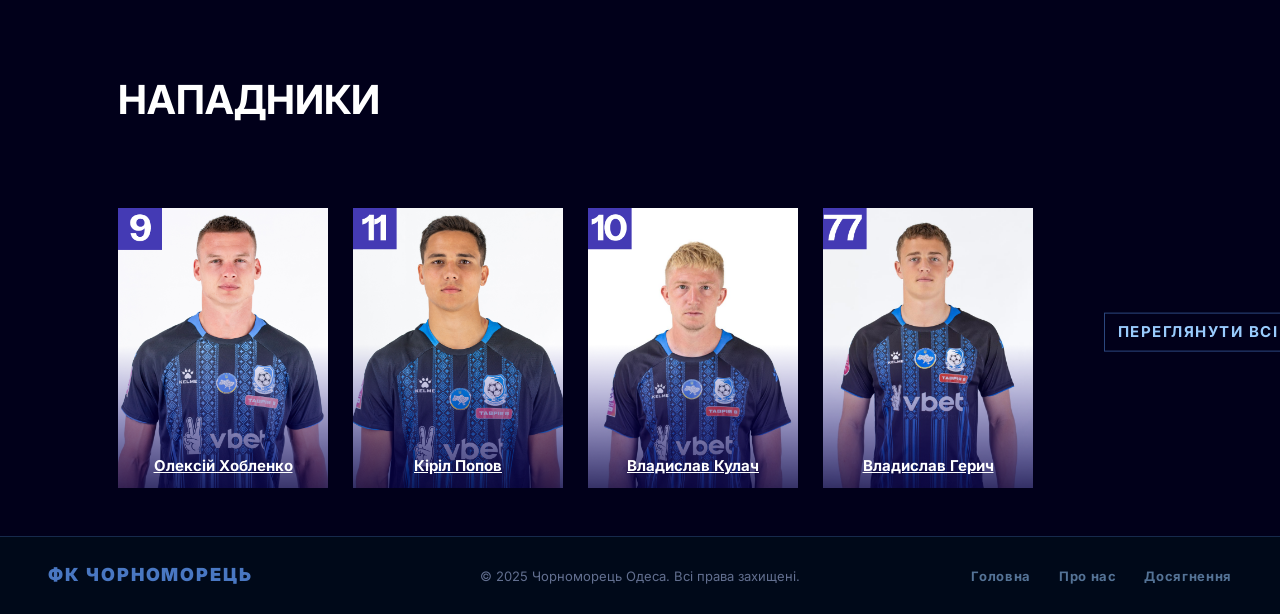
==== commit 3db004c8: "Remove navbar.css stylesheet link Removed the link to 'navbar.css' from AboutUs.html." ====
--- a/AboutUs.html
+++ b/AboutUs.html
@@ -11,7 +11,6 @@
     <link href="https://fonts.googleapis.com/css2?family=Inter:wght@400;700;900&display=swap" rel="stylesheet">
     <link href="https://cdn.jsdelivr.net/npm/bootstrap@5.3.3/dist/css/bootstrap.min.css" rel="stylesheet" integrity="sha384-QWTKZyjpPEjISv5WaRU9OFeRpok6YctnYmDr5pNlyT2bRjXh0JMhjY6hW+ALEwIH" crossorigin="anonymous">
     <link rel="stylesheet" href="AbUs.css">
-    <link rel="stylesheet" href="navbar.css">
 </head>
 <body>
     <nav class="navbar navbar-expand-lg custom-nav fixed-top">
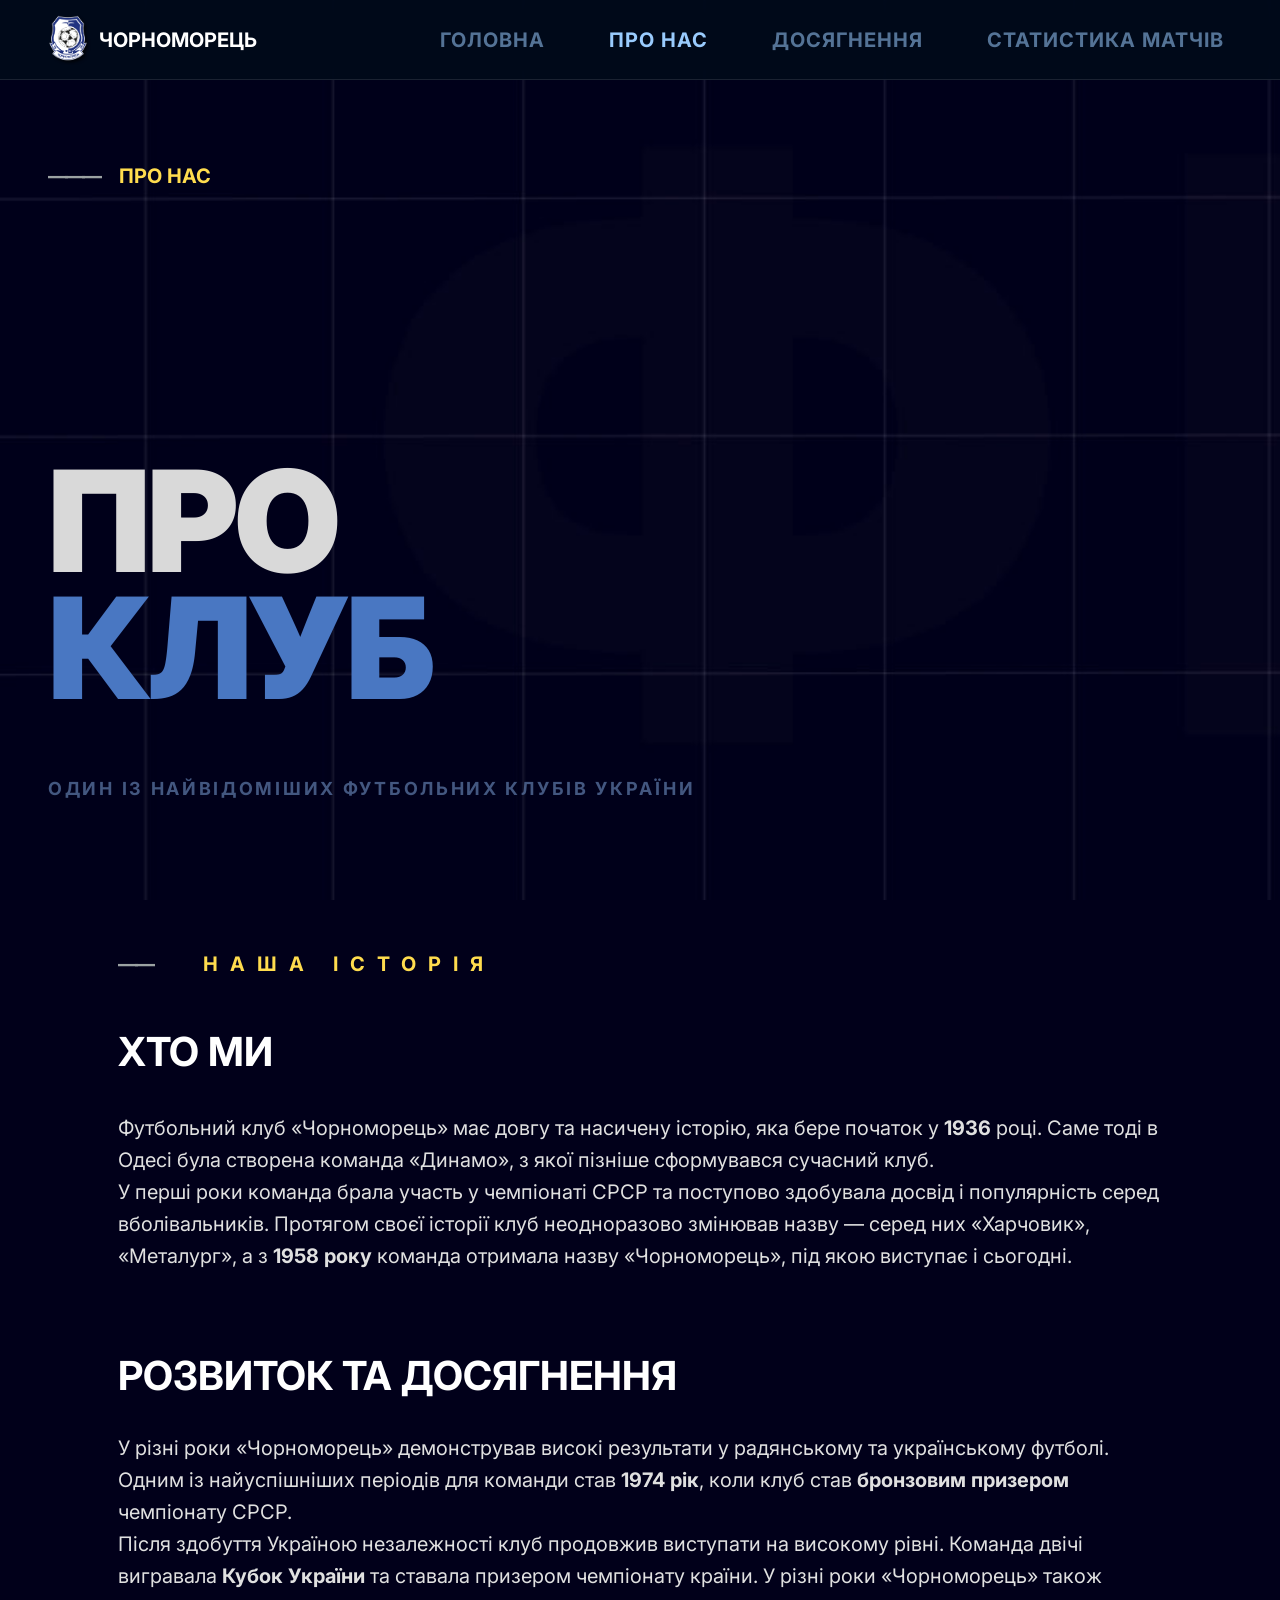
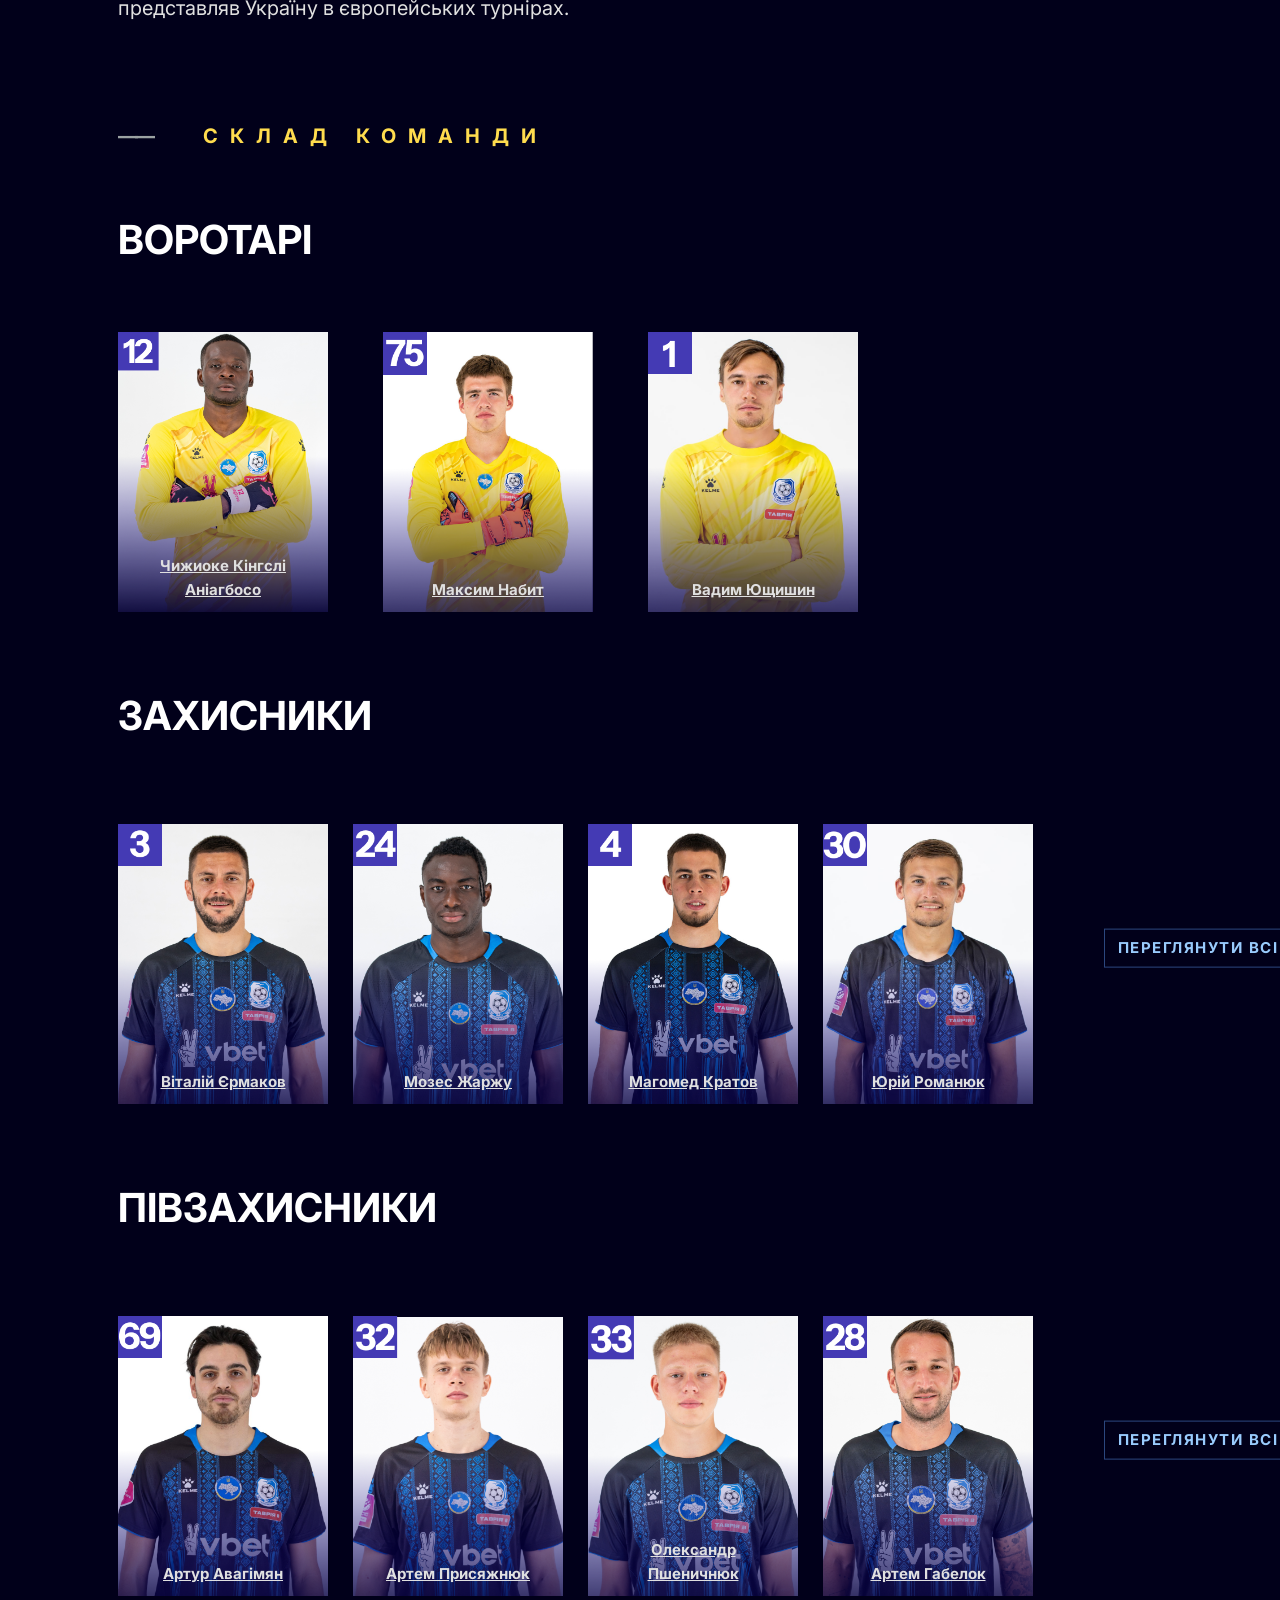
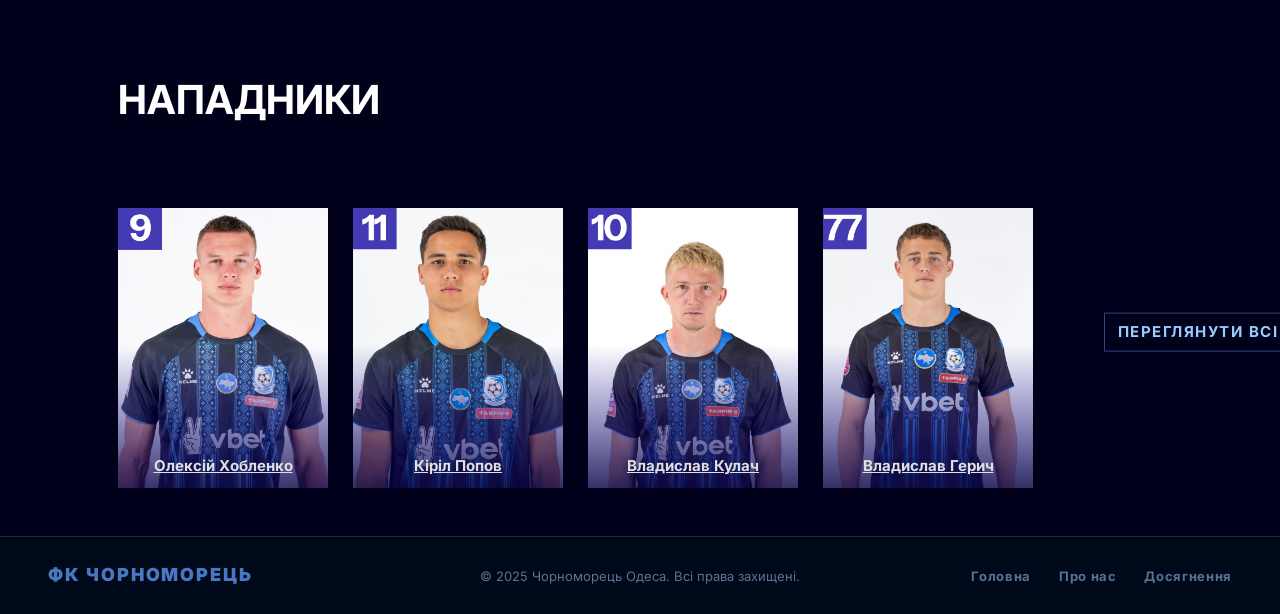
==== commit 886ea023: "Update AboutUs.html" ====
--- a/AboutUs.html
+++ b/AboutUs.html
@@ -19,7 +19,7 @@
                 <img class="logo" src="logo.png" alt="Logo">
                 <span class="m-0 fs-5 fw-bold text-uppercase">Чорноморець</span>
             </a>
-            <button class="navbar-toggler text-white border-0" type="button" data-bs-toggle="collapse" data-bs-target="#navbarNav">
+            <button class="navbar-toggler border-0 custom-toggler" type="button" id="menuToggle" aria-label="Toggle navigation">
                 <span class="navbar-toggler-icon"></span>
             </button>
             <div class="collapse navbar-collapse justify-content-end" id="navbarNav">
@@ -290,6 +290,10 @@
         extra.classList.toggle('visible');
         btn.textContent = extra.classList.contains('visible') ? 'ЗГОРНУТИ' : 'ПЕРЕГЛЯНУТИ ВСІ';
     }
+    document.getElementById('menuToggle').addEventListener('click', function() {
+        var menu = document.getElementById('navbarNav');
+        menu.classList.toggle('show');
+    });
     </script>
     <footer class="site-footer">
     <div class="container-fluid px-lg-5">
--- a/AbUs.css
+++ b/AbUs.css
@@ -189,7 +189,7 @@
     font-family: 'Inter', sans-serif;
     font-weight: 700;
     font-size: 15px;
-    color: #FFFFFF;
+    color: #E0E0E0;
     text-decoration: underline;
      text-align: center;
 }
@@ -298,4 +298,156 @@
 
 section:last-of-type {
     flex: 1;
-}+}
+/* =====================
+   MOBILE RESPONSIVE
+   ≤576px (Extra Small)
+   ===================== */
+@media screen and (max-width: 576px) {
+
+    /* --- Navbar --- */
+    .custom-nav {
+        min-height: 64px;
+    }
+
+    .logo {
+        height: 36px;
+    }
+
+    .custom-toggler .navbar-toggler-icon {
+        background-image: url("data:image/svg+xml,%3csvg xmlns='http://www.w3.org/2000/svg' viewBox='0 0 30 30'%3e%3cpath stroke='rgba(255,255,255,1)' stroke-linecap='round' stroke-miterlimit='10' stroke-width='2' d='M4 7h22M4 15h22M4 23h22'/%3e%3c/svg%3e");
+    }
+
+    #navbarNav {
+        background: rgba(1, 10, 26, 0.98);
+        border-top: 1px solid rgba(73, 119, 194, 0.2);
+        padding: 0.5rem 0 1rem;
+        margin-top: 4px;
+    }
+
+    .nav-right .nav-link {
+        font-size: 16px;
+        padding: 0.75rem 1.25rem;
+        border-bottom: 1px solid rgba(255, 255, 255, 0.06);
+    }
+
+    .nav-right .nav-item:last-child .nav-link {
+        border-bottom: none;
+    }
+
+    /* --- Hero --- */
+    .about-hero {
+        min-height: 100svh;
+        padding-top: 64px;
+        padding-bottom: 40px;
+    }
+
+    .about-hero-top {
+        padding-top: 2rem;
+    }
+
+    .about-accent-label1 {
+        font-size: 13px;
+        margin-bottom: 2rem;
+    }
+
+    .about-main-title {
+        font-size: clamp(56px, 18vw, 100px);
+    }
+
+    .about-subtitle {
+        font-size: 13px;
+        margin-top: 1.5rem;
+        letter-spacing: 0.08em;
+    }
+
+    .about-hero-bg-text {
+        display: none;
+    }
+
+    /* --- Sections --- */
+    .about-accent-label {
+        font-size: 13px;
+        letter-spacing: 0.2em;
+    }
+
+    .section-header {
+        font-size: 26px;
+        margin-bottom: 1rem;
+    }
+
+    .text-content p {
+        font-size: 15px;
+    }
+
+    .vorotar {
+        font-size: 26px;
+        margin-top: 1.5rem;
+        margin-bottom: 1.5rem;
+    }
+
+    .zahisnik {
+        font-size: 26px;
+        margin-bottom: 1.5rem;
+    }
+
+    /* --- Player cards --- */
+    .player-card {
+        width: 100%;
+        height: 200px;
+    }
+
+    /* col-6 дає дві картки в ряд — ім'я обрізається.
+       Переводимо на одну картку в рядок */
+    .col-6 {
+        width: 100% !important;
+        flex: 0 0 100% !important;
+        max-width: 100% !important;
+    }
+
+    .player-name-bar {
+        font-size: 14px;
+        padding: 0.5rem 0.75rem;
+        white-space: nowrap;
+        overflow: hidden;
+        text-overflow: ellipsis;
+    }
+
+    /* --- "Переглянути всі" button --- */
+    .players-wrapper {
+        padding-right: 0 !important;
+        position: static !important;
+    }
+
+    .btn-show-more {
+        position: static !important;
+        right: auto !important;
+        top: auto !important;
+        transform: none !important;
+        display: block !important;
+        width: 100% !important;
+        margin-top: 1rem !important;
+        padding: 0.75rem 1rem !important;
+        font-size: 15px !important;
+    }
+
+    /* --- Footer --- */
+    .site-footer .row {
+        flex-direction: column;
+        text-align: center;
+        gap: 0.5rem;
+    }
+
+    .site-footer .col-md-4 {
+        text-align: center !important;
+    }
+
+    .footer-link {
+        margin-left: 0.5rem;
+        margin-right: 0.5rem;
+    }
+
+    .footer-copy {
+        font-size: 12px;
+    }
+}
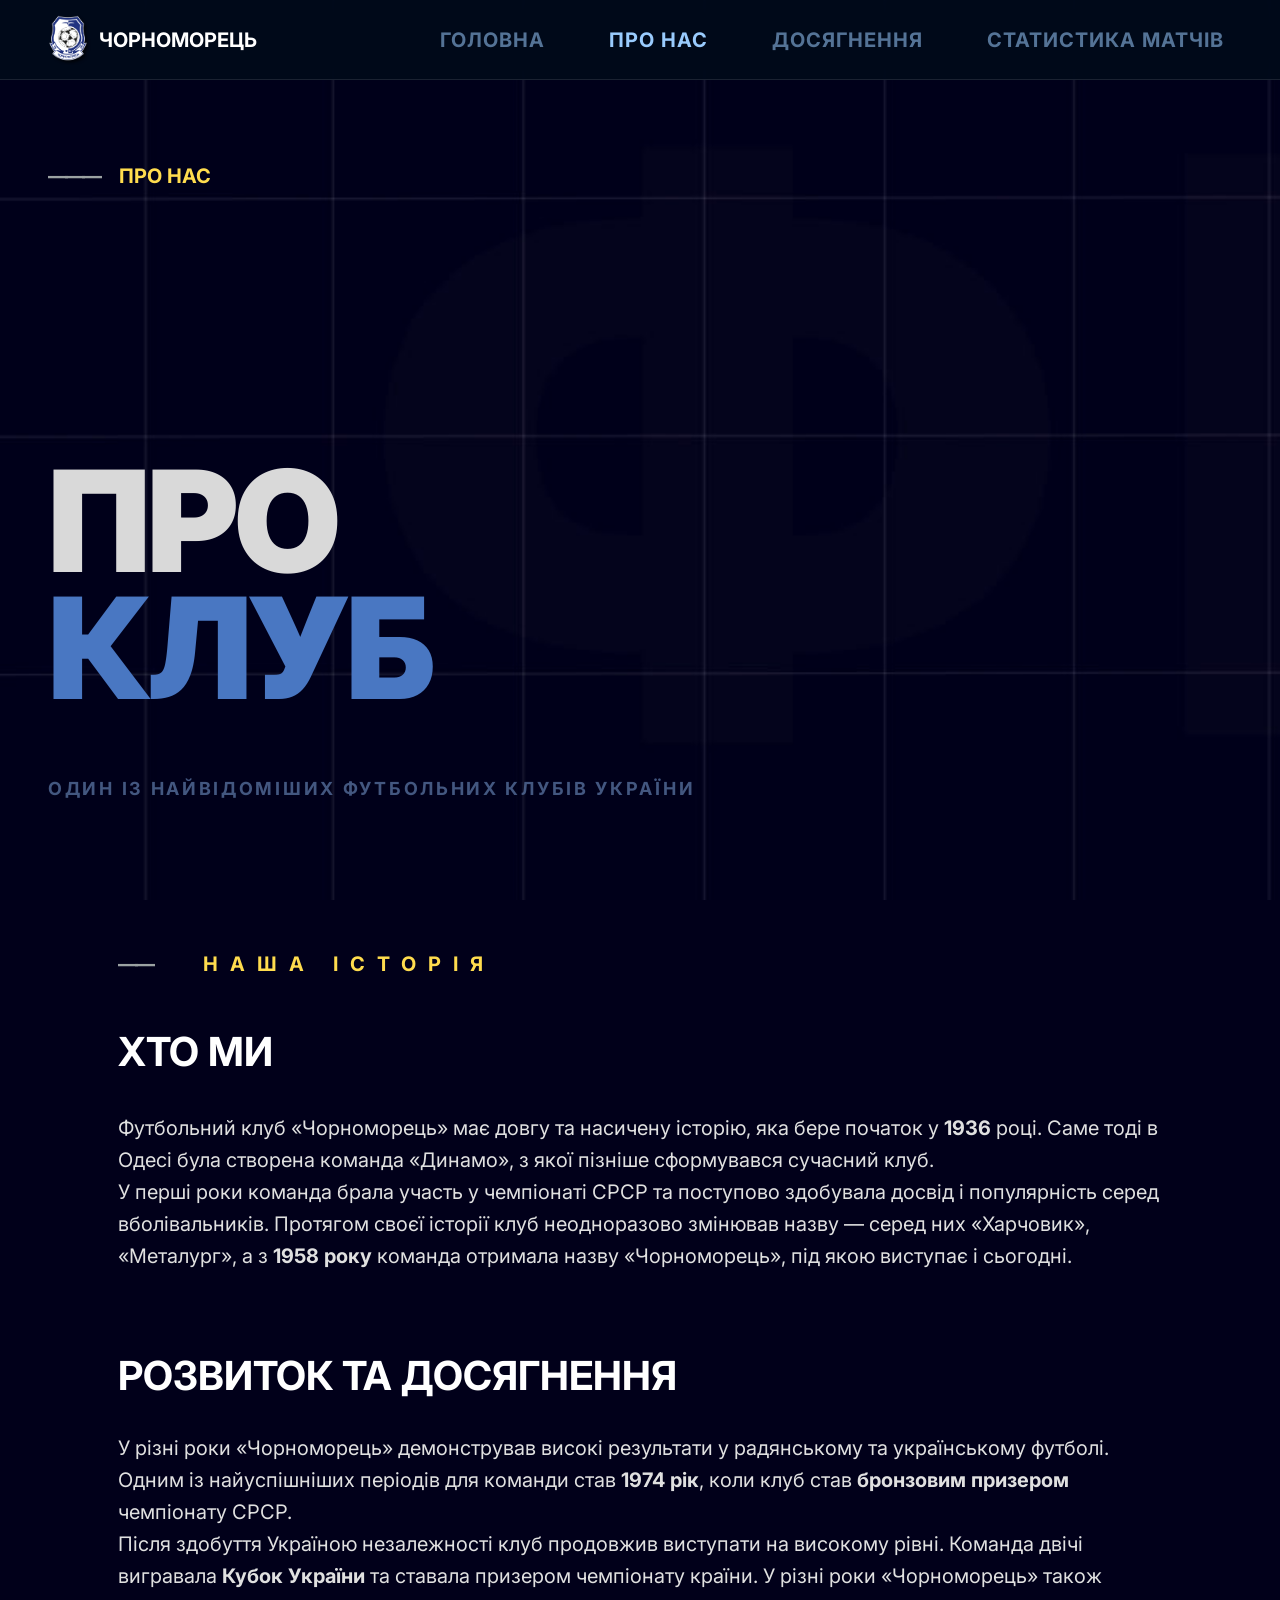
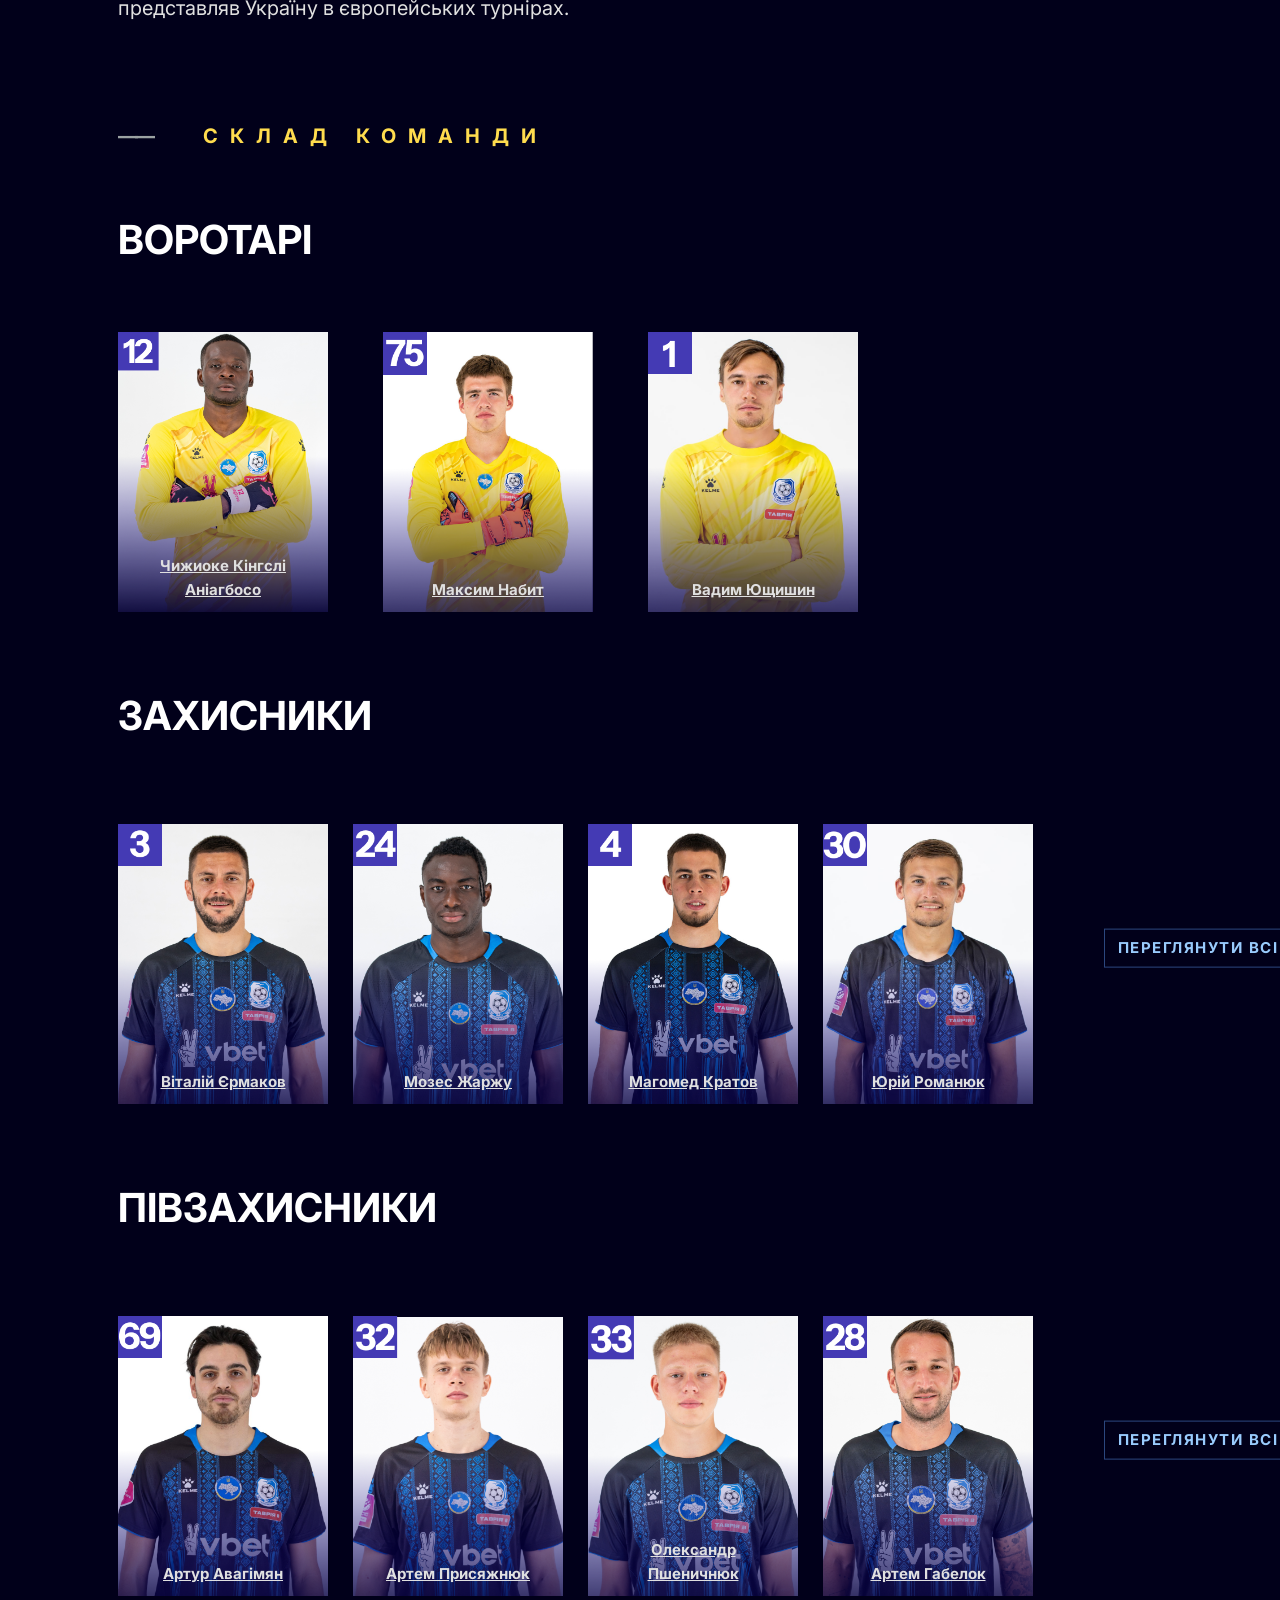
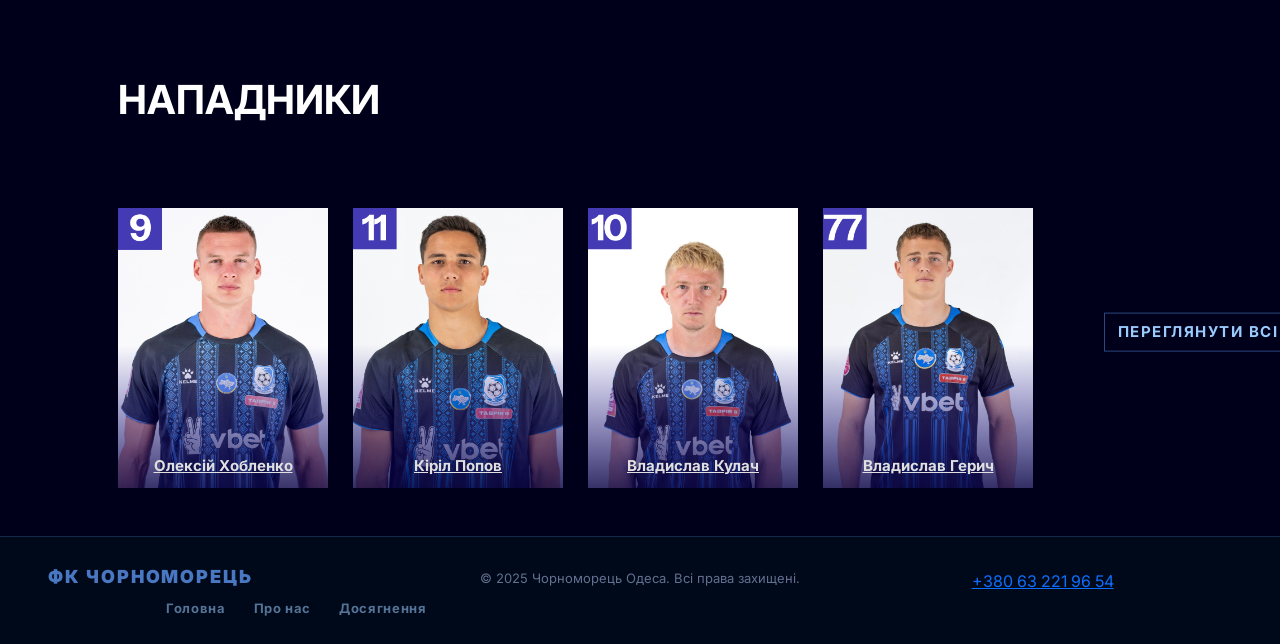
==== commit c352f3c5: "Add phone number to About Us page footer" ====
--- a/AboutUs.html
+++ b/AboutUs.html
@@ -304,6 +304,9 @@
             <div class="col-md-4 text-center">
                 <span class="footer-copy">© 2025 Чорноморець Одеса. Всі права захищені.</span>
             </div>
+            <div class="col-md-4 text-center mt-2">
+                <a href="tel:+380632219654" class="footer-phone">+380 63 221 96 54</a>
+            </div>
             <div class="col-md-4 text-end">
                 <a href="Untitled-1.html" class="footer-link">Головна</a>
                 <a href="AboutUs.html" class="footer-link">Про нас</a>
--- a/AbUs.css
+++ b/AbUs.css
@@ -1,7 +1,7 @@
 body {
-    background-color: #01001A; /* From Figma Primary Background */
-    color: #E0E0E0; /* Light gray body text from Figma */
-    font-family: 'Inter', sans-serif; /* Updated to Inter font family */
+    background-color: #01001A;
+    color: #E0E0E0;
+    font-family: 'Inter', sans-serif;
     font-weight: 400;
     font-size: 16px;
     line-height: 1.6;
@@ -33,7 +33,7 @@
     transition: color 0.3s ease;
 }
 
-.nav-right .nav-link:hover, 
+.nav-right .nav-link:hover,
 .nav-right .nav-link.active {
     color: #99cbfd;
 }
@@ -51,24 +51,27 @@
 
 .hero-overlay {
     background: linear-gradient(to right, rgba(1, 10, 26, 0.85) 0%, rgba(1, 10, 26, 0.3) 50%, rgba(1, 10, 26, 0.85) 100%);
-    padding-top: 80px; /* Offset for fixed navbar */
-}
+    padding-top: 80px;
+}
+
 /* About Hero */
 .about-hero {
     height: 100vh;
     min-height: 700px;
     padding-top: 80px;
+    padding-bottom: 80px;
+    position: relative;
     display: flex;
     flex-direction: column;
     justify-content: space-between;
-    padding-bottom: 80px;
+    overflow: hidden;  
 }
 
 .about-hero-top {
     padding-top: 5rem;
 }
 
-.about-accent-label1{
+.about-accent-label1 {
     font-family: 'Inter', sans-serif;
     font-weight: 700;
     font-size: 20px;
@@ -83,7 +86,6 @@
     color: #FFDC4E;
     letter-spacing: 0.6em;
     margin-top: 0.8em;
-
 }
 
 .about-tire {
@@ -133,9 +135,14 @@
 }
 
 .about-hero-img {
+    position: absolute;
+    top: 0;
+    left: 0;
+    width: 100%;
     height: 100%;
+    object-fit: cover;
+    object-position: center;
     z-index: 0;
-
 }
 
 .about-hero .container-fluid {
@@ -148,12 +155,11 @@
     font-weight: 700;
     font-size: 40px;
     color: #FFFFFF;
-
     margin-bottom: 2rem;
 }
 
 .about-section-wrapper {
-    margin-top: 0 !important; 
+    margin-top: 0 !important;
     padding-top: 2rem !important;
 }
 
@@ -176,7 +182,7 @@
     width: 100%;
     height: 100%;
     display: block;
-    object-fit: cover; /* обрізає під однаковий розмір */
+    object-fit: cover;
     object-position: top;
 }
 
@@ -191,24 +197,24 @@
     font-size: 15px;
     color: #E0E0E0;
     text-decoration: underline;
-     text-align: center;
+    text-align: center;
 }
 
 .player-img-defender {
- object-fit: cover;
- object-position: top;
-}
-
-.vorotar{
+    object-fit: cover;
+    object-position: top;
+}
+
+.vorotar {
     font-family: 'Inter', sans-serif;
     font-weight: 700;
     font-size: 40px;
     color: #FFFFFF;
-margin-top: 4rem;
+    margin-top: 4rem;
     margin-bottom: 4rem;
 }
 
-.zahisnik{
+.zahisnik {
     font-family: 'Inter', sans-serif;
     font-weight: 700;
     font-size: 40px;
@@ -222,7 +228,6 @@
     color: #99cbfd;
     font-family: 'Inter', sans-serif;
     font-weight: 700;
-   
     letter-spacing: 0.1em;
     font-size: 15px;
     padding: 0.4rem 0.8rem;
@@ -299,10 +304,7 @@
 section:last-of-type {
     flex: 1;
 }
-/* =====================
-   MOBILE RESPONSIVE
-   ≤576px (Extra Small)
-   ===================== */
+
 @media screen and (max-width: 576px) {
 
     /* --- Navbar --- */
@@ -336,28 +338,34 @@
     }
 
     /* --- Hero --- */
-    .about-hero {
-        min-height: 100svh;
-        padding-top: 64px;
-        padding-bottom: 40px;
-    }
+ .about-hero {
+    min-height: 75vh;
+    padding-top: 80px;
+    padding-bottom: 80px;
+    position: relative;
+    display: flex;
+    flex-direction: column;
+    justify-content: center;
+    overflow: hidden;
+}
 
     .about-hero-top {
-        padding-top: 2rem;
+        padding-top: 1rem;
     }
 
     .about-accent-label1 {
         font-size: 13px;
-        margin-bottom: 2rem;
+        margin-bottom: 10rem;
     }
 
     .about-main-title {
         font-size: clamp(56px, 18vw, 100px);
+       
     }
 
     .about-subtitle {
         font-size: 13px;
-        margin-top: 1.5rem;
+        margin-top: 0.5rem;
         letter-spacing: 0.08em;
     }
 
@@ -394,23 +402,28 @@
     /* --- Player cards --- */
     .player-card {
         width: 100%;
-        height: 200px;
-    }
-
-    /* col-6 дає дві картки в ряд — ім'я обрізається.
-       Переводимо на одну картку в рядок */
+        height: 220px;
+    }
+
     .col-6 {
         width: 100% !important;
         flex: 0 0 100% !important;
         max-width: 100% !important;
     }
 
+    /* Підкладка під ім'я гравця */
     .player-name-bar {
+        background: linear-gradient(
+            to top,
+            rgba(13, 27, 62, 0.95) 0%,
+            rgba(25, 60, 120, 0.6) 60%,
+            transparent 100%
+        );
+        color: #ffffff;
         font-size: 14px;
-        padding: 0.5rem 0.75rem;
-        white-space: nowrap;
-        overflow: hidden;
-        text-overflow: ellipsis;
+        padding: 2rem 0.75rem 0.6rem;
+        text-shadow: 0 1px 4px rgba(0, 0, 0, 0.8);
+        text-decoration: none;
     }
 
     /* --- "Переглянути всі" button --- */
@@ -450,4 +463,9 @@
     .footer-copy {
         font-size: 12px;
     }
-}
+
+    .about-hero .container-fluid {
+        justify-content: flex-start !important;
+        gap: 1.5rem;
+    }
+}
